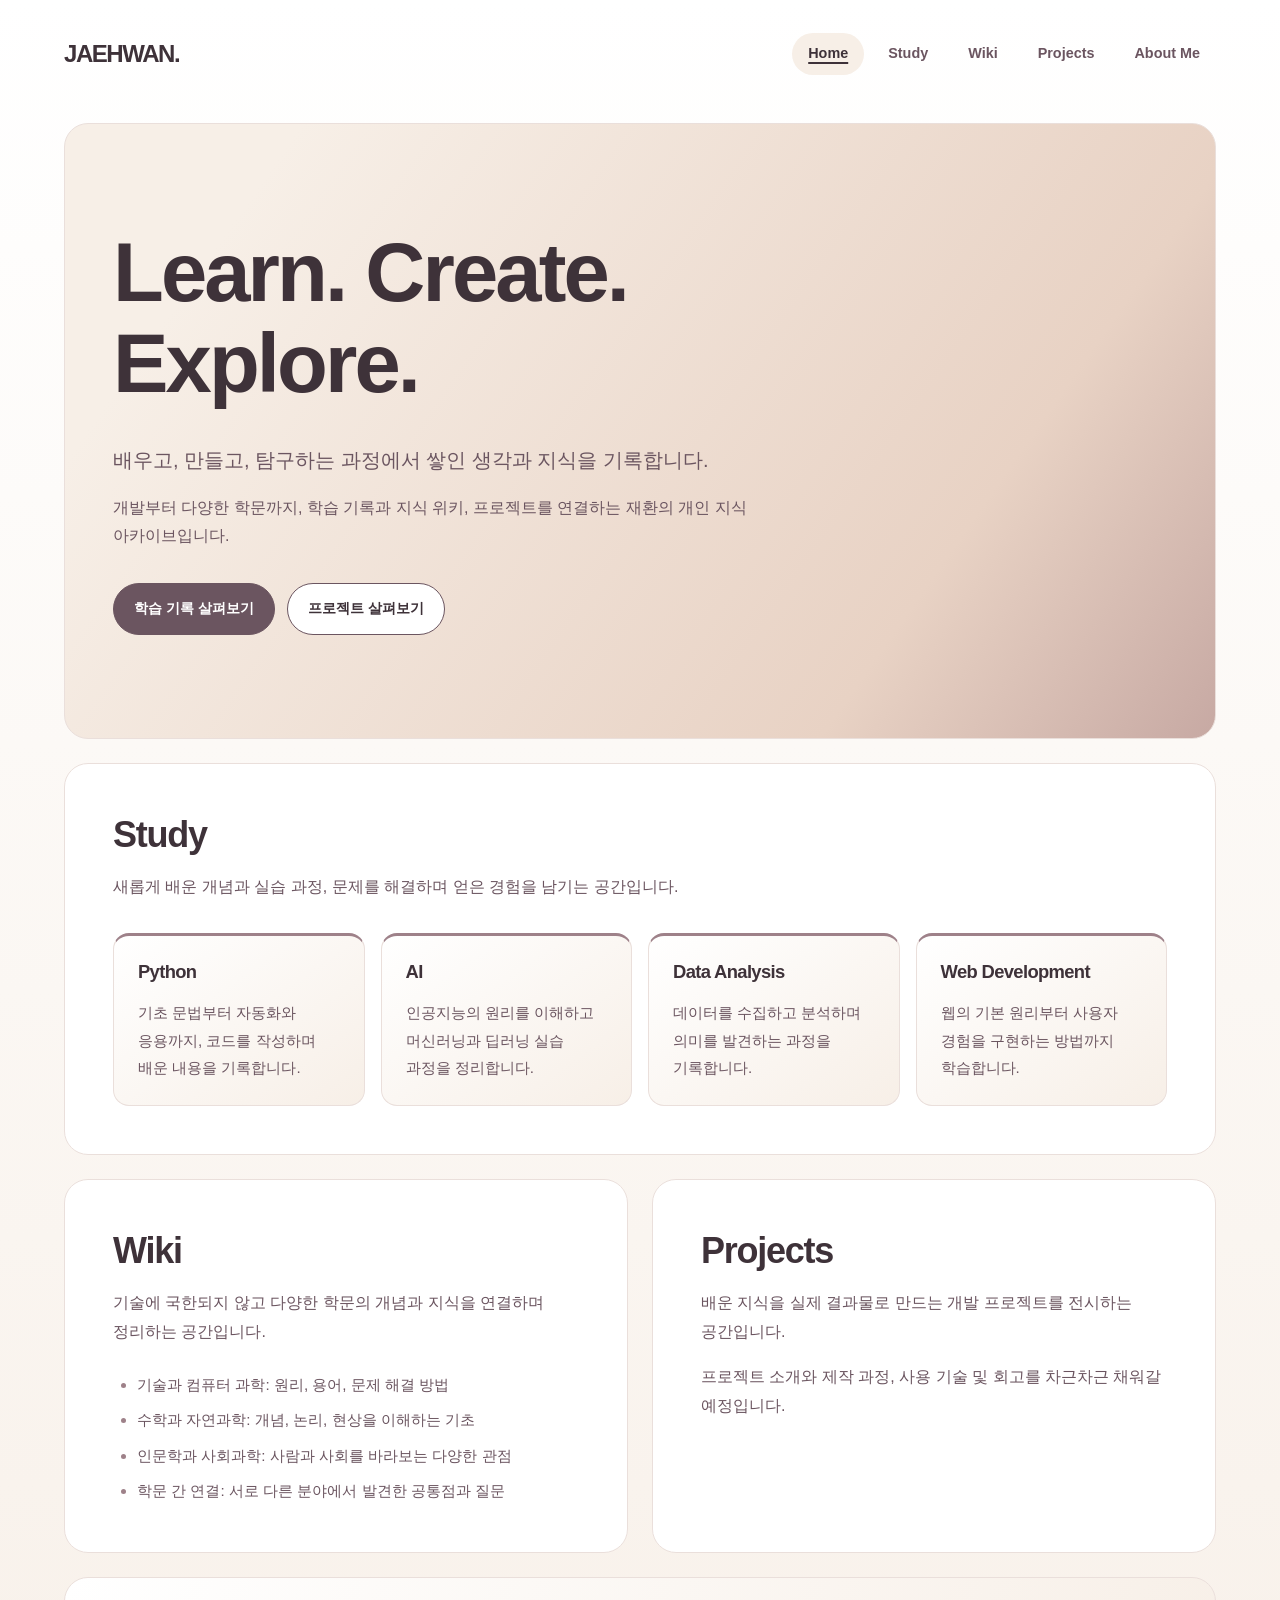
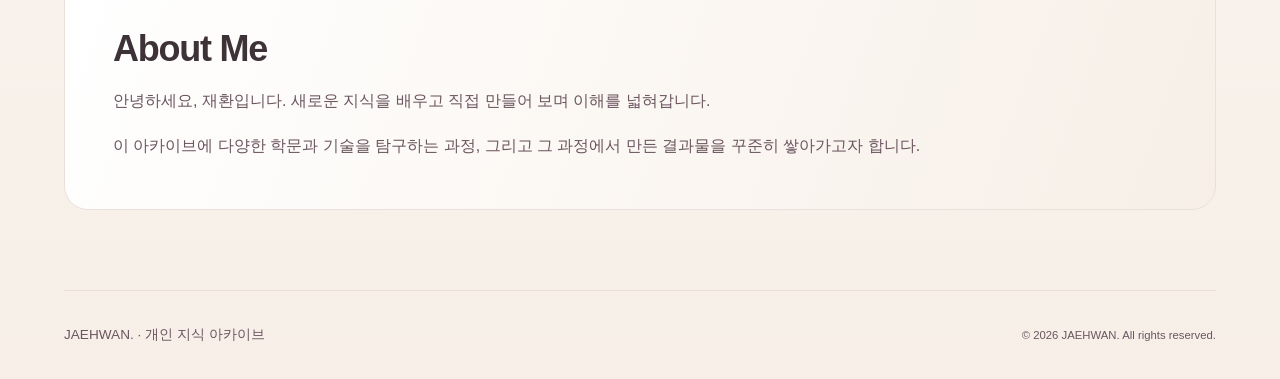
==== index.html @ fd73eefd "Create initial portfolio website" ====
<!DOCTYPE html>
<html lang="ko">
<head>
  <meta charset="UTF-8">
  <meta name="viewport" content="width=device-width, initial-scale=1.0">
  <meta name="description" content="재환의 개인 지식 아카이브. 다양한 학문과 기술의 학습 기록, 지식 위키, 개발 프로젝트를 함께 모읍니다.">
  <title>JAEHWAN. | 개인 지식 아카이브</title>
  <link rel="stylesheet" href="css/style.css">
  <script src="js/main.js" defer></script>
</head>
<body>
  <a href="#main-content">본문으로 바로가기</a>

  <header>
    <a href="#home" aria-label="JAEHWAN. 홈">JAEHWAN.</a>
    <button class="menu-toggle" type="button" aria-controls="primary-navigation" aria-expanded="false" hidden>
      <span aria-hidden="true">☰</span> 메뉴
    </button>
    <nav id="primary-navigation" aria-label="주요 메뉴">
      <ul>
        <li><a href="#home">Home</a></li>
        <li><a href="#study">Study</a></li>
        <li><a href="#wiki">Wiki</a></li>
        <li><a href="#projects">Projects</a></li>
        <li><a href="#about">About Me</a></li>
      </ul>
    </nav>
  </header>

  <main id="main-content">
    <!-- 메인 소개: 아카이브의 방향과 주요 탐색 경로 -->
    <section id="home" aria-labelledby="home-title">
      <h1 id="home-title">Learn. Create. Explore.</h1>
      <p>배우고, 만들고, 탐구하는 과정에서 쌓인 생각과 지식을 기록합니다.</p>
      <p>개발부터 다양한 학문까지, 학습 기록과 지식 위키, 프로젝트를 연결하는 재환의 개인 지식 아카이브입니다.</p>
      <a href="#study">학습 기록 살펴보기</a>
      <a href="#projects">프로젝트 살펴보기</a>
    </section>

    <!-- 학습 주제를 독립된 항목으로 구성하여 향후 카드 레이아웃에 활용 -->
    <section id="study" aria-labelledby="study-title">
      <h2 id="study-title">Study</h2>
      <p>새롭게 배운 개념과 실습 과정, 문제를 해결하며 얻은 경험을 남기는 공간입니다.</p>
      <div class="study-list">
        <article>
          <h3>Python</h3>
          <p>기초 문법부터 자동화와 응용까지, 코드를 작성하며 배운 내용을 기록합니다.</p>
        </article>
        <article>
          <h3>AI</h3>
          <p>인공지능의 원리를 이해하고 머신러닝과 딥러닝 실습 과정을 정리합니다.</p>
        </article>
        <article>
          <h3>Data Analysis</h3>
          <p>데이터를 수집하고 분석하며 의미를 발견하는 과정을 기록합니다.</p>
        </article>
        <article>
          <h3>Web Development</h3>
          <p>웹의 기본 원리부터 사용자 경험을 구현하는 방법까지 학습합니다.</p>
        </article>
      </div>
    </section>

    <section id="wiki" aria-labelledby="wiki-title">
      <h2 id="wiki-title">Wiki</h2>
      <p>기술에 국한되지 않고 다양한 학문의 개념과 지식을 연결하며 정리하는 공간입니다.</p>
      <ul>
        <li>기술과 컴퓨터 과학: 원리, 용어, 문제 해결 방법</li>
        <li>수학과 자연과학: 개념, 논리, 현상을 이해하는 기초</li>
        <li>인문학과 사회과학: 사람과 사회를 바라보는 다양한 관점</li>
        <li>학문 간 연결: 서로 다른 분야에서 발견한 공통점과 질문</li>
      </ul>
    </section>

    <section id="projects" aria-labelledby="projects-title">
      <h2 id="projects-title">Projects</h2>
      <p>배운 지식을 실제 결과물로 만드는 개발 프로젝트를 전시하는 공간입니다.</p>
      <!-- 실제 프로젝트 등록 시 이 영역에 프로젝트별 article을 추가합니다. -->
      <p>프로젝트 소개와 제작 과정, 사용 기술 및 회고를 차근차근 채워갈 예정입니다.</p>
    </section>

    <section id="about" aria-labelledby="about-title">
      <h2 id="about-title">About Me</h2>
      <p>안녕하세요, 재환입니다. 새로운 지식을 배우고 직접 만들어 보며 이해를 넓혀갑니다.</p>
      <p>이 아카이브에 다양한 학문과 기술을 탐구하는 과정, 그리고 그 과정에서 만든 결과물을 꾸준히 쌓아가고자 합니다.</p>
    </section>
  </main>

  <footer>
    <p>JAEHWAN. · 개인 지식 아카이브</p>
    <p><small>&copy; 2026 JAEHWAN. All rights reserved.</small></p>
  </footer>
</body>
</html>
---- css/style.css ----
:root {
  color-scheme: light;
  --deep-plum: #3E3239;
  --muted-mauve: #6B5560;
  --dusty-rose: #9E8189;
  --blush: #C7A9A3;
  --cream: #E8D2C4;
  --ivory: #F7EFE7;
  --white: #FFFFFF;
  --border: #EADFDB;
  --space-xs: 0.5rem;
  --space-sm: 1rem;
  --space-md: 1.5rem;
  --space-lg: 2rem;
  --space-xl: 3rem;
  --space-2xl: 5rem;
  --page-gutter: clamp(1rem, 4vw, 3rem);
  --content-width: 72rem;
  --radius-card: 1.5rem;
  --radius-small: 1rem;
  --transition: 180ms ease;
}

* {
  box-sizing: border-box;
}

html {
  scroll-behavior: smooth;
}

body {
  margin: 0;
  background: linear-gradient(180deg, var(--white), var(--ivory));
  color: var(--deep-plum);
  font-family: -apple-system, BlinkMacSystemFont, "Segoe UI", "Noto Sans KR", "Malgun Gothic", sans-serif;
  font-size: 1rem;
  line-height: 1.8;
  word-break: keep-all;
  overflow-wrap: anywhere;
}

a {
  color: inherit;
  text-underline-offset: 0.25em;
}

a:focus-visible {
  outline: 3px solid var(--muted-mauve);
  outline-offset: 5px;
}

/* The first link remains available to keyboard users. */
body > a[href="#main-content"] {
  position: fixed;
  top: var(--space-sm);
  left: var(--space-sm);
  z-index: 10;
  padding: var(--space-xs) var(--space-sm);
  border-radius: var(--radius-small);
  background: var(--deep-plum);
  color: var(--white);
  transform: translateY(calc(-100% - 2rem));
}

body > a[href="#main-content"]:focus {
  transform: translateY(0);
}

body > header,
main,
body > footer {
  width: min(var(--content-width), calc(100% - var(--page-gutter) * 2));
  margin-inline: auto;
}

body > header {
  display: flex;
  align-items: center;
  justify-content: space-between;
  gap: var(--space-md);
  padding-block: var(--space-lg);
}

header > a {
  font-size: 1.5rem;
  font-weight: 800;
  letter-spacing: -0.06em;
  text-decoration: none;
}

nav ul {
  display: flex;
  flex-wrap: wrap;
  gap: var(--space-xs);
  margin: 0;
  padding: 0;
  list-style: none;
}

nav a {
  display: block;
  padding: var(--space-xs) var(--space-sm);
  border-radius: 999px;
  color: var(--muted-mauve);
  font-size: 0.9rem;
  font-weight: 600;
  text-decoration: none;
  transition: background-color var(--transition), color var(--transition);
}

main {
  display: grid;
  grid-template-columns: repeat(2, minmax(0, 1fr));
  gap: var(--space-md);
  padding-block: var(--space-sm) var(--space-2xl);
}

main > section {
  min-width: 0;
  padding: clamp(1.5rem, 4vw, 3rem);
  border: 1px solid var(--border);
  border-radius: var(--radius-card);
  background: var(--white);
  scroll-margin-top: var(--space-lg);
}

h1,
h2,
h3 {
  margin: 0;
  line-height: 1.25;
  letter-spacing: -0.035em;
  text-wrap: balance;
}

h2 {
  font-size: clamp(1.75rem, 3vw, 2.25rem);
}

h3 {
  font-size: 1.15rem;
}

p {
  margin: var(--space-sm) 0 0;
  color: var(--muted-mauve);
}

/* Full-width introduction and study collection; paired cards below. */
#home,
#study {
  grid-column: 1 / -1;
}

#home {
  padding-block: clamp(3rem, 8vw, 7rem);
  background: linear-gradient(125deg, var(--ivory) 15%, var(--cream) 75%, var(--blush));
}

#home h1 {
  max-width: 14ch;
  font-size: clamp(2.75rem, 6.5vw, 5.5rem);
  font-weight: 750;
  line-height: 1.1;
}

#home p {
  max-width: 42rem;
}

#home p:first-of-type {
  margin-top: var(--space-lg);
  font-size: clamp(1.05rem, 2vw, 1.25rem);
}

#home > a {
  display: inline-block;
  margin-top: var(--space-lg);
  margin-inline-end: var(--space-xs);
  padding: 0.75rem 1.25rem;
  border: 1px solid var(--muted-mauve);
  border-radius: 999px;
  background: var(--muted-mauve);
  color: var(--white);
  font-size: 0.9rem;
  font-weight: 600;
  text-align: center;
  text-decoration: none;
  transition: background-color var(--transition), color var(--transition), transform var(--transition);
}

#home > a + a {
  background: var(--white);
  color: var(--deep-plum);
}

.study-list {
  display: grid;
  grid-template-columns: repeat(4, minmax(0, 1fr));
  gap: var(--space-sm);
  margin-top: var(--space-lg);
}

.study-list article {
  min-width: 0;
  padding: var(--space-md);
  border: 1px solid var(--border);
  border-top: 3px solid var(--dusty-rose);
  border-radius: var(--radius-small);
  background: linear-gradient(145deg, var(--white), var(--ivory));
  transition: border-color var(--transition), transform var(--transition);
}

.study-list p,
#wiki li {
  font-size: 0.95rem;
}

#wiki ul {
  margin: var(--space-md) 0 0;
  padding-left: var(--space-md);
  color: var(--muted-mauve);
}

#wiki li + li {
  margin-top: var(--space-xs);
}

#wiki li::marker {
  color: var(--dusty-rose);
}

#about {
  grid-column: 1 / -1;
  background: linear-gradient(110deg, var(--white), var(--ivory));
}

#about p {
  max-width: 52rem;
}

body > footer {
  display: flex;
  flex-wrap: wrap;
  justify-content: space-between;
  gap: var(--space-xs) var(--space-lg);
  padding-block: var(--space-lg);
  border-top: 1px solid var(--border);
}

footer p {
  margin: 0;
  font-size: 0.85rem;
}

@media (hover: hover) {
  nav a:hover {
    background: var(--ivory);
    color: var(--deep-plum);
  }

  #home > a:hover {
    background: var(--deep-plum);
    color: var(--white);
    transform: translateY(-2px);
  }

  .study-list article:hover {
    border-color: var(--dusty-rose);
    transform: translateY(-3px);
  }
}

/* Tablet: retain paired content cards and simplify the study grid. */
@media (max-width: 60rem) {
  body > header {
    flex-wrap: wrap;
  }

  .study-list {
    grid-template-columns: repeat(2, minmax(0, 1fr));
  }
}

/* Mobile: natural document order with a single column. */
@media (max-width: 40rem) {
  body > header {
    align-items: flex-start;
    flex-direction: column;
    padding-block: var(--space-md);
  }

  nav a {
    padding: var(--space-xs) 0.65rem;
  }

  main,
  .study-list {
    grid-template-columns: minmax(0, 1fr);
  }

  #home > a {
    display: block;
    margin-inline-end: 0;
  }

  #home > a + a {
    margin-top: var(--space-sm);
  }
}

/* Enhanced controls are enabled only after JavaScript initializes. */
.menu-toggle {
  display: none;
  align-items: center;
  gap: var(--space-xs);
  padding: var(--space-xs) var(--space-sm);
  border: 1px solid var(--blush);
  border-radius: var(--radius-small);
  background: var(--white);
  color: var(--deep-plum);
  font: inherit;
  cursor: pointer;
}

.menu-toggle:focus-visible {
  outline: 3px solid var(--muted-mauve);
  outline-offset: 5px;
}

nav a[aria-current="location"] {
  background: var(--ivory);
  color: var(--deep-plum);
  text-decoration: underline;
  text-decoration-thickness: 2px;
}

/* Animate on arrival without hiding content while awaiting the observer. */
.section-reveal {
  animation: section-arrival 650ms ease-out both;
}

@keyframes section-arrival {
  from {
    opacity: 0;
    transform: translateY(1.25rem);
  }
  to {
    opacity: 1;
    transform: translateY(0);
  }
}

@media (max-width: 40rem) {
  body > header.menu-enabled {
    flex-direction: row;
    flex-wrap: wrap;
    align-items: center;
  }

  .menu-toggle:not([hidden]) {
    display: inline-flex;
  }

  .menu-enabled nav {
    width: 100%;
  }

  .menu-enabled nav[hidden] {
    display: none;
  }

  .menu-enabled nav ul {
    flex-direction: column;
  }
}

@media (prefers-reduced-motion: reduce) {
  html {
    scroll-behavior: auto;
  }

  *,
  *::before,
  *::after {
    transition: none !important;
    animation: none !important;
    transform: none !important;
  }

  /* Preserve the hidden skip link even when motion is reduced. */
  body > a[href="#main-content"]:not(:focus) {
    transform: translateY(calc(-100% - 2rem)) !important;
  }
}
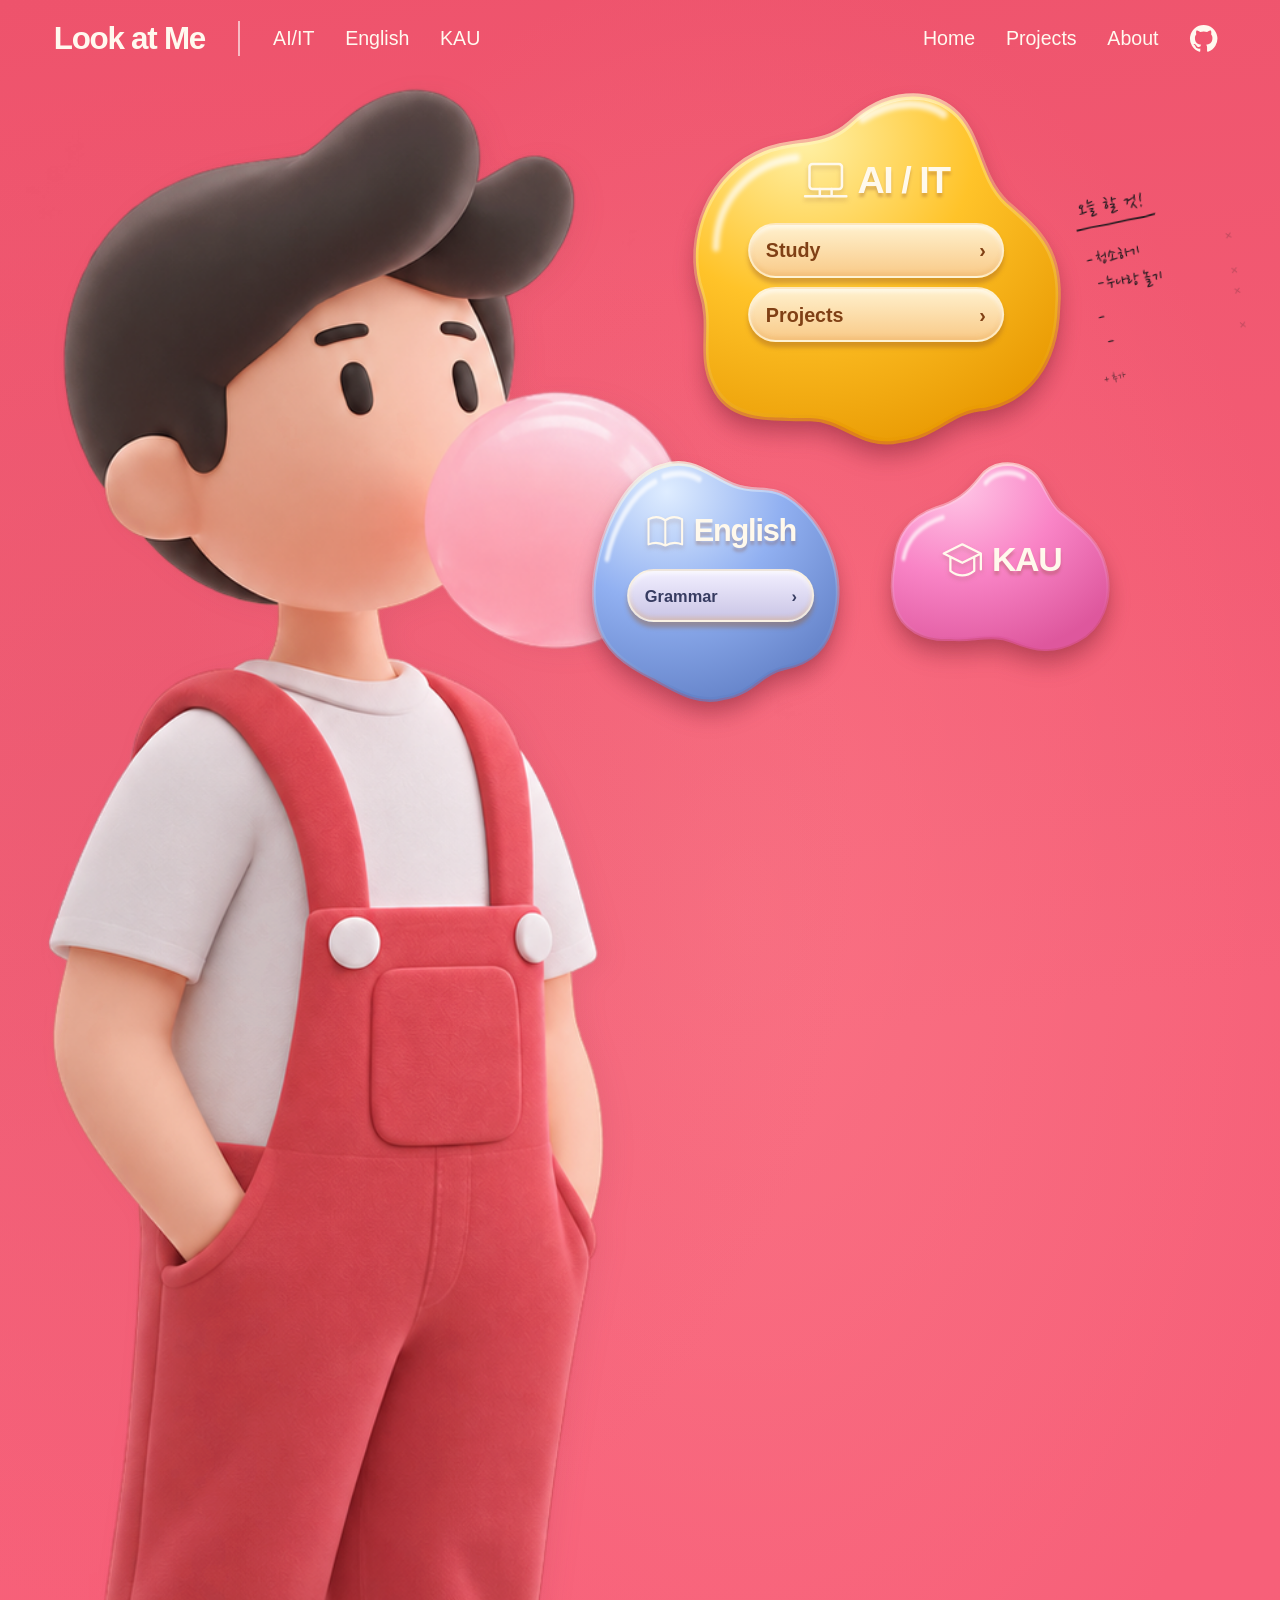
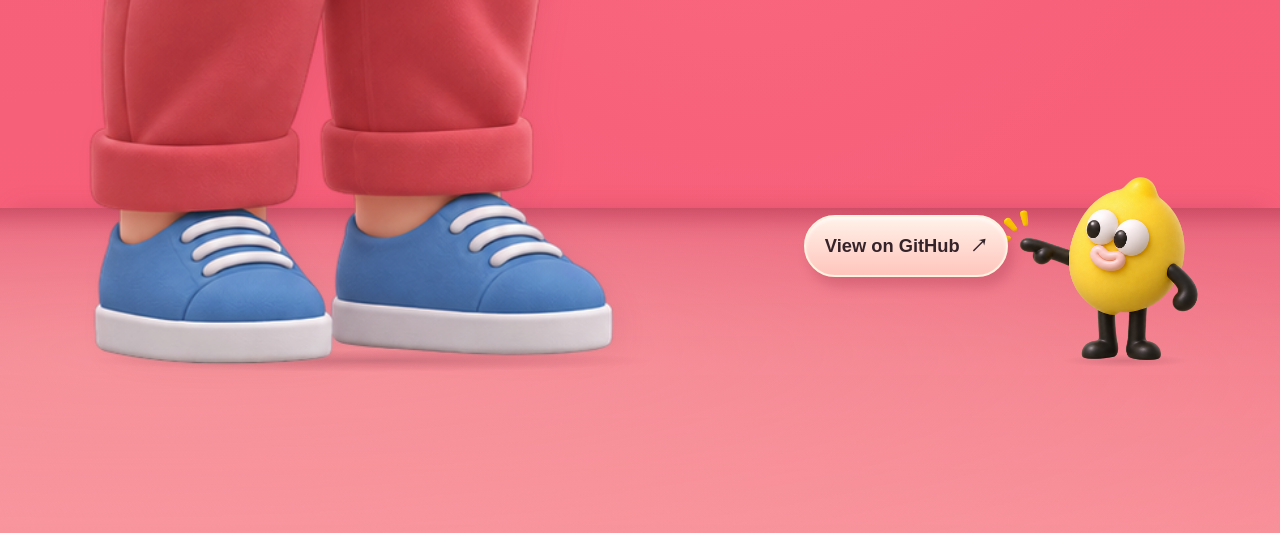
==== commit bd22ae9e: "1105 github io 제작 및 수정" ====
--- a/index.html
+++ b/index.html
@@ -1,94 +1,147 @@
-<!DOCTYPE html>
+﻿<!DOCTYPE html>
 <html lang="ko">
 <head>
   <meta charset="UTF-8">
   <meta name="viewport" content="width=device-width, initial-scale=1.0">
-  <meta name="description" content="재환의 개인 지식 아카이브. 다양한 학문과 기술의 학습 기록, 지식 위키, 개발 프로젝트를 함께 모읍니다.">
-  <title>JAEHWAN. | 개인 지식 아카이브</title>
+  <meta name="description" content="재환의 개인 포트폴리오와 지식 아카이브. 다양한 학문과 기술의 학습 기록, 지식 위키, 개발 프로젝트를 함께 모읍니다.">
+  <title>Look at Me | Jaehwan의 포트폴리오 & 학습 아카이브</title>
+  <link rel="preconnect" href="https://fonts.googleapis.com">
+  <link rel="preconnect" href="https://fonts.gstatic.com" crossorigin>
+  <!-- Nanum Pen Script: SIL OFL 1.1, Google Fonts / NHN Corporation. -->
+  <link rel="stylesheet" href="https://fonts.googleapis.com/css2?family=Nanum+Pen+Script&amp;display=swap">
   <link rel="stylesheet" href="css/style.css">
   <script src="js/main.js" defer></script>
 </head>
-<body>
-  <a href="#main-content">본문으로 바로가기</a>
-
+<body class="single-screen">
+  <a class="skip-link" href="#main-content">본문으로 바로가기</a>
   <header>
-    <a href="#home" aria-label="JAEHWAN. 홈">JAEHWAN.</a>
-    <button class="menu-toggle" type="button" aria-controls="primary-navigation" aria-expanded="false" hidden>
-      <span aria-hidden="true">☰</span> 메뉴
-    </button>
+    <a class="logo" href="#home" aria-label="Look at Me 홈">Look at Me</a>
+    <button class="menu-toggle" type="button" aria-controls="primary-navigation" aria-expanded="false" hidden><span aria-hidden="true">☰</span> 메뉴</button>
     <nav id="primary-navigation" aria-label="주요 메뉴">
       <ul>
-        <li><a href="#home">Home</a></li>
-        <li><a href="#study">Study</a></li>
-        <li><a href="#wiki">Wiki</a></li>
+        <li><a href="#ai-category">AI/IT</a></li>
+        <li><a href="#english-category">English</a></li>
+        <li><a href="#kau-category">KAU</a></li>
+        <li class="nav-home"><a href="#home">Home</a></li>
         <li><a href="#projects">Projects</a></li>
-        <li><a href="#about">About Me</a></li>
+        <li><a href="#about">About</a></li>
+        <li><a href="https://github.com/jaehwan-python/jaehwan-python.github.io" aria-label="GitHub 저장소"><svg class="github-icon" viewBox="0 0 24 24" aria-hidden="true"><path fill="currentColor" d="M12 .8a11.2 11.2 0 0 0-3.54 21.83c.56.1.77-.24.77-.54v-2.1c-3.13.68-3.79-1.33-3.79-1.33-.51-1.3-1.25-1.65-1.25-1.65-1.02-.7.08-.69.08-.69 1.13.08 1.73 1.16 1.73 1.16 1 1.72 2.63 1.22 3.27.93.1-.72.39-1.22.71-1.5-2.5-.28-5.13-1.25-5.13-5.54 0-1.22.44-2.22 1.15-3-.12-.28-.5-1.42.11-2.96 0 0 .94-.3 3.08 1.15a10.7 10.7 0 0 1 5.61 0c2.14-1.45 3.08-1.15 3.08-1.15.61 1.54.23 2.68.11 2.96.72.78 1.15 1.78 1.15 3 0 4.3-2.63 5.26-5.14 5.54.4.35.76 1.03.76 2.08v3.1c0 .3.21.65.78.54A11.2 11.2 0 0 0 12 .8Z"/></svg></a></li>
       </ul>
     </nav>
   </header>
+  <main id="main-content">
+    <div class="room-floor" aria-hidden="true"><div class="floor-plane"></div></div>
+    <div class="contact-shadow boy-contact" aria-hidden="true"></div>
+    <div class="contact-shadow yellow-contact" aria-hidden="true"></div>
+      <div class="boy-scene"><img src="assets/images/bubblegum-boy-transparent.png" alt="분홍 풍선껌을 부는 멜빵바지 소년" width="1086" height="1448" fetchpriority="high"></div>
+    <section id="home" class="bubble-home" aria-labelledby="home-title">
+      <h1 id="home-title" class="visually-hidden">Look at Me — 재환의 배움과 기록</h1>
+      <div class="bubble-categories" aria-label="학습 카테고리">
+        <article id="ai-category" class="gum gum-ai">
+          <svg class="gum-surface" viewBox="0 0 500 380" preserveAspectRatio="none" aria-hidden="true" focusable="false">
+            <defs>
+              <radialGradient id="ai-fill" cx="30%" cy="12%" r="95%"><stop stop-color="#fff1a7"/><stop offset=".5" stop-color="#ffc329"/><stop offset="1" stop-color="#e99a03"/></radialGradient>
+              <linearGradient id="ai-rim" x2=".25" y2="1"><stop stop-color="#fff9dc" stop-opacity=".9"/><stop offset=".35" stop-color="#fff1a7" stop-opacity=".35"/><stop offset="1" stop-color="#e99a03" stop-opacity=".7"/></linearGradient>
+              <filter id="ai-gloss" x="-20%" y="-50%" width="140%" height="200%"><feGaussianBlur stdDeviation="2.5"/></filter>
+            </defs>
+            <path d="M18 215 C-7 157 30 87 101 65 C145 51 178 62 215 36 C264 0 319 0 352 22 C390 47 385 91 423 120 C467 150 497 172 491 230 C489 292 449 329 394 337 C348 339 332 366 281 371 C230 380 209 349 163 348 C115 347 56 353 34 314 C13 282 33 251 18 215 Z" fill="url(#ai-fill)" stroke="url(#ai-rim)" stroke-width="7"/>
+            <path d="M37 167 C38 113 89 76 144 72 M231 31 C274 9 316 12 340 26" fill="none" stroke="#fff" stroke-opacity=".7" stroke-width="9" stroke-linecap="round" filter="url(#ai-gloss)"/>
+          </svg>
+          <h2><svg class="category-icon" viewBox="0 0 32 32" aria-hidden="true"><rect x="5" y="4" width="22" height="17" rx="2"/><path d="M2 26h28M12 21v5m8-5v5"/></svg> AI / IT</h2>
+          <a class="gum-link" href="pages/ai-it/study/index.html">Study <span aria-hidden="true">›</span></a>
+          <a class="gum-link" href="pages/ai-it/projects/index.html">Projects <span aria-hidden="true">›</span></a>
+        </article>
+        <article id="english-category" class="gum gum-english">
+          <svg class="gum-surface" viewBox="0 0 500 380" preserveAspectRatio="none" aria-hidden="true" focusable="false">
+            <defs>
+              <radialGradient id="english-fill" cx="30%" cy="12%" r="95%"><stop stop-color="#dfedff"/><stop offset=".5" stop-color="#91b0f1"/><stop offset="1" stop-color="#6381c7"/></radialGradient>
+              <linearGradient id="english-rim" x2=".25" y2="1"><stop stop-color="#fff9dc" stop-opacity=".9"/><stop offset=".35" stop-color="#dfedff" stop-opacity=".35"/><stop offset="1" stop-color="#6381c7" stop-opacity=".7"/></linearGradient>
+              <filter id="english-gloss" x="-20%" y="-50%" width="140%" height="200%"><feGaussianBlur stdDeviation="2.5"/></filter>
+            </defs>
+            <path d="M18 154 C34 100 75 35 137 20 C195 4 229 34 274 48 C321 62 347 45 391 74 C456 117 485 185 465 246 C452 293 420 312 373 320 C326 327 310 359 255 365 C204 376 162 353 124 337 C69 315 28 294 15 249 C5 218 7 188 18 154 Z" fill="url(#english-fill)" stroke="url(#english-rim)" stroke-width="7"/>
+            <path d="M34 158 C45 114 79 62 125 43 M142 35 C170 26 193 32 209 39" fill="none" stroke="#fff" stroke-opacity=".7" stroke-width="9" stroke-linecap="round" filter="url(#english-gloss)"/>
+          </svg>
+          <h2><a href="pages/english/index.html"><svg class="category-icon" viewBox="0 0 32 32" aria-hidden="true"><path d="M16 7C11 3 6 4 2 6v21c5-2 9-2 14 1 5-3 9-3 14-1V6c-4-2-9-3-14 1Zm0 0v21"/></svg>English</a></h2>
+          <a class="gum-link" href="pages/english/grammar/index.html">Grammar <span aria-hidden="true">›</span></a>
+        </article>
+        <a id="kau-category" class="gum gum-kau" href="pages/kau/index.html">
+          <svg class="gum-surface" viewBox="0 0 500 380" preserveAspectRatio="none" aria-hidden="true" focusable="false">
+            <defs>
+              <radialGradient id="kau-fill" cx="30%" cy="12%" r="95%"><stop stop-color="#ffc6e6"/><stop offset=".5" stop-color="#f984c6"/><stop offset="1" stop-color="#de579d"/></radialGradient>
+              <linearGradient id="kau-rim" x2=".25" y2="1"><stop stop-color="#fff9dc" stop-opacity=".9"/><stop offset=".35" stop-color="#ffc6e6" stop-opacity=".35"/><stop offset="1" stop-color="#de579d" stop-opacity=".7"/></linearGradient>
+              <filter id="kau-gloss" x="-20%" y="-50%" width="140%" height="200%"><feGaussianBlur stdDeviation="2.5"/></filter>
+            </defs>
+            <path d="M16 198 C20 146 48 112 107 95 C151 84 177 67 204 38 C229 10 274 6 310 24 C343 39 349 79 380 102 C427 133 466 157 479 204 C498 267 467 319 418 340 C365 364 325 358 275 341 C226 325 187 342 139 337 C80 340 32 318 18 277 C9 252 10 224 16 198 Z" fill="url(#kau-fill)" stroke="url(#kau-rim)" stroke-width="7"/>
+            <path d="M36 188 C46 143 83 123 122 112 M216 48 C239 25 278 25 300 38" fill="none" stroke="#fff" stroke-opacity=".7" stroke-width="9" stroke-linecap="round" filter="url(#kau-gloss)"/>
+          </svg><h2><svg class="category-icon" viewBox="0 0 32 32" aria-hidden="true"><path d="m2 11 14-7 14 7-14 7L2 11Zm5 3v10q9 7 18 0V14m5-3v12"/></svg>KAU</h2></a>
+      </div>
+      <aside class="daily-note" aria-labelledby="daily-title">
+        <h2 id="daily-title">오늘 할 것!</h2>
+        <ul id="daily-tasks">
+          <li><input class="task-input" type="text" value="청소하기" aria-label="할 일 1"></li>
+          <li><input class="task-input" type="text" value="누나랑 놀기" aria-label="할 일 2"></li>
+          <li><input class="task-input" type="text" value="" aria-label="할 일 3"></li>
+          <li><input class="task-input" type="text" value="" aria-label="할 일 4"></li>
+        </ul>
+        <button class="task-add" type="button" aria-label="새 할 일 추가" hidden>+ 추가</button>
+        <span class="visually-hidden task-status" role="status" aria-live="polite"></span>
+      </aside>
 
-  <main id="main-content">
-    <!-- 메인 소개: 아카이브의 방향과 주요 탐색 경로 -->
-    <section id="home" aria-labelledby="home-title">
-      <h1 id="home-title">Learn. Create. Explore.</h1>
-      <p>배우고, 만들고, 탐구하는 과정에서 쌓인 생각과 지식을 기록합니다.</p>
-      <p>개발부터 다양한 학문까지, 학습 기록과 지식 위키, 프로젝트를 연결하는 재환의 개인 지식 아카이브입니다.</p>
-      <a href="#study">학습 기록 살펴보기</a>
-      <a href="#projects">프로젝트 살펴보기</a>
     </section>
 
-    <!-- 학습 주제를 독립된 항목으로 구성하여 향후 카드 레이아웃에 활용 -->
+      <div class="github-corner">
+        <span class="yellow-pointing-frame"><img class="yellow-character" src="assets/images/yellow-character-pointing.png" alt="두 발로 서서 왼쪽 GitHub 버튼을 바라보고 가리키는 노란 캐릭터" width="1536" height="1024"></span>
+        <a class="github-button" href="https://github.com/jaehwan-python/jaehwan-python.github.io">View on GitHub <span aria-hidden="true">↗</span></a>
+      </div>
+
+    <div id="preserved-portfolio" hidden inert>
+    <section class="welcome-archive" aria-labelledby="welcome-title">
+      <p class="eyebrow">A LITTLE SPACE FOR BIG IDEAS</p>
+      <h2 id="welcome-title">Hello! I'm Jaehwan.</h2>
+      <p>코드를 만들고, 새로운 것을 배우고, 아이디어를 현실로 구현하는 공간입니다.</p>
+      <p>Learn. Create. Explore.</p>
+      <div class="actions"><a class="button button-primary" href="#projects">View Projects ↗</a><a class="button" href="#ai-category">Study Notes →</a></div>
+    </section>
+
+    <section id="projects" aria-labelledby="projects-title">
+      <div class="section-heading"><div><p class="eyebrow">THINGS I CREATE</p><h2 id="projects-title">Projects<span class="title-dot">.</span></h2></div><span class="section-note">배움이 결과물이 되는 곳</span></div>
+      <p class="section-intro">배운 지식을 실제 결과물로 만드는 개발 프로젝트를 전시하는 공간입니다.</p>
+      <article class="project-card">
+        <div class="project-placeholder" aria-hidden="true"><span>&lt; / &gt;</span></div>
+        <div class="project-copy"><span class="badge">준비 중</span><h3>프로젝트를 차근차근 채워갑니다</h3><p>프로젝트 소개와 제작 과정, 사용 기술 및 회고를 차근차근 채워갈 예정입니다.</p><p class="small-note">등록된 프로젝트가 아직 없습니다.</p></div>
+      </article>
+    </section>
+
     <section id="study" aria-labelledby="study-title">
-      <h2 id="study-title">Study</h2>
-      <p>새롭게 배운 개념과 실습 과정, 문제를 해결하며 얻은 경험을 남기는 공간입니다.</p>
+      <div class="section-heading"><div><p class="eyebrow">ONE NOTE AT A TIME</p><h2 id="study-title">Study Archive<span class="title-dot">.</span></h2></div><a class="text-link" href="#wiki">지식 위키 <span aria-hidden="true">↗</span></a></div>
+      <p class="section-intro">새롭게 배운 개념과 실습 과정, 문제를 해결하며 얻은 경험을 남기는 공간입니다.</p>
       <div class="study-list">
-        <article>
-          <h3>Python</h3>
-          <p>기초 문법부터 자동화와 응용까지, 코드를 작성하며 배운 내용을 기록합니다.</p>
-        </article>
-        <article>
-          <h3>AI</h3>
-          <p>인공지능의 원리를 이해하고 머신러닝과 딥러닝 실습 과정을 정리합니다.</p>
-        </article>
-        <article>
-          <h3>Data Analysis</h3>
-          <p>데이터를 수집하고 분석하며 의미를 발견하는 과정을 기록합니다.</p>
-        </article>
-        <article>
-          <h3>Web Development</h3>
-          <p>웹의 기본 원리부터 사용자 경험을 구현하는 방법까지 학습합니다.</p>
-        </article>
+        <article><span class="topic-symbol blue" aria-hidden="true">Py</span><h3>Python</h3><p>기초 문법부터 자동화와 응용까지, 코드를 작성하며 배운 내용을 기록합니다.</p><span class="topic-status">게시물 준비 중</span></article>
+        <article><span class="topic-symbol cream" aria-hidden="true">SQL</span><h3>SQL</h3><p>데이터 조회와 정리를 학습 기록으로 모아갈 공간입니다.</p><span class="topic-status">게시물 준비 중</span></article>
+        <article><span class="topic-symbol lavender" aria-hidden="true">&lt;/&gt;</span><h3>Web Development</h3><p>웹의 기본 원리부터 사용자 경험을 구현하는 방법까지 학습합니다.</p><span class="topic-status">게시물 준비 중</span></article>
+        <article><span class="topic-symbol cream" aria-hidden="true">AI</span><h3>AI / Machine Learning</h3><p>인공지능의 원리를 이해하고 머신러닝과 딥러닝 실습 과정을 정리합니다.</p><span class="topic-status">게시물 준비 중</span></article>
+        <article><span class="topic-symbol lavender" aria-hidden="true">Σ</span><h3>Statistics</h3><p>통계의 개념과 데이터 해석을 정리해 갈 공간입니다.</p><span class="topic-status">게시물 준비 중</span></article>
+        <article><span class="topic-symbol blue" aria-hidden="true">↗</span><h3>Data Analysis</h3><p>데이터를 수집하고 분석하며 의미를 발견하는 과정을 기록합니다.</p><span class="topic-status">게시물 준비 중</span></article>
+      </div>
+      <div id="wiki" class="wiki" role="region" aria-labelledby="wiki-title">
+        <div><p class="eyebrow">CONNECTED KNOWLEDGE</p><h3 id="wiki-title">Wiki</h3><p>기술에 국한되지 않고 다양한 학문의 개념과 지식을 연결하며 정리하는 공간입니다.</p></div>
+        <ul><li>기술과 컴퓨터 과학: 원리, 용어, 문제 해결 방법</li><li>수학과 자연과학: 개념, 논리, 현상을 이해하는 기초</li><li>인문학과 사회과학: 사람과 사회를 바라보는 다양한 관점</li><li>학문 간 연결: 서로 다른 분야에서 발견한 공통점과 질문</li></ul>
       </div>
     </section>
 
-    <section id="wiki" aria-labelledby="wiki-title">
-      <h2 id="wiki-title">Wiki</h2>
-      <p>기술에 국한되지 않고 다양한 학문의 개념과 지식을 연결하며 정리하는 공간입니다.</p>
-      <ul>
-        <li>기술과 컴퓨터 과학: 원리, 용어, 문제 해결 방법</li>
-        <li>수학과 자연과학: 개념, 논리, 현상을 이해하는 기초</li>
-        <li>인문학과 사회과학: 사람과 사회를 바라보는 다양한 관점</li>
-        <li>학문 간 연결: 서로 다른 분야에서 발견한 공통점과 질문</li>
-      </ul>
+    <section class="learning-extras" aria-label="더 많은 학습 기록">
+      <article id="english" aria-labelledby="english-title"><p class="eyebrow">ONE WORD AT A TIME</p><h2 id="english-title">English</h2><h3>Grammar</h3><p>영어 문법과 학습 기록을 모아갈 공간입니다. 게시물을 준비하고 있습니다.</p></article>
+      <article id="kau" aria-labelledby="kau-title"><p class="eyebrow">MY CAMPUS NOTES</p><h2 id="kau-title">KAU</h2><p>KAU 관련 배움과 일상을 기록할 공간입니다. 게시물을 준비하고 있습니다.</p></article>
     </section>
 
-    <section id="projects" aria-labelledby="projects-title">
-      <h2 id="projects-title">Projects</h2>
-      <p>배운 지식을 실제 결과물로 만드는 개발 프로젝트를 전시하는 공간입니다.</p>
-      <!-- 실제 프로젝트 등록 시 이 영역에 프로젝트별 article을 추가합니다. -->
-      <p>프로젝트 소개와 제작 과정, 사용 기술 및 회고를 차근차근 채워갈 예정입니다.</p>
+    <section id="about" class="about" aria-labelledby="about-title">
+      <div><p class="eyebrow">A LITTLE ABOUT ME</p><h2 id="about-title">배우고, 만들고,<br>탐구합니다.</h2><span class="about-signature">Jaehwan</span></div>
+      <div class="about-copy"><p>안녕하세요, 재환입니다. 새로운 지식을 배우고 직접 만들어 보며 이해를 넓혀갑니다.</p><p>배우고, 만들고, 탐구하는 과정에서 쌓인 생각과 지식을 기록합니다.</p><p>개발부터 다양한 학문까지, 학습 기록과 지식 위키, 프로젝트를 연결하는 재환의 개인 지식 아카이브입니다.</p><p>이 아카이브에 다양한 학문과 기술을 탐구하는 과정, 그리고 그 과정에서 만든 결과물을 꾸준히 쌓아가고자 합니다.</p></div>
     </section>
 
-    <section id="about" aria-labelledby="about-title">
-      <h2 id="about-title">About Me</h2>
-      <p>안녕하세요, 재환입니다. 새로운 지식을 배우고 직접 만들어 보며 이해를 넓혀갑니다.</p>
-      <p>이 아카이브에 다양한 학문과 기술을 탐구하는 과정, 그리고 그 과정에서 만든 결과물을 꾸준히 쌓아가고자 합니다.</p>
-    </section>
+    <section id="contact" class="contact" aria-labelledby="contact-title"><div><p class="eyebrow">LET'S CONNECT</p><h2 id="contact-title">Contact<span class="title-dot">.</span></h2><p>이 공간의 코드는 GitHub에서 살펴볼 수 있습니다.</p></div><a class="button button-primary" href="https://github.com/jaehwan-python/jaehwan-python.github.io">GitHub Repository <span aria-hidden="true">↗</span></a></section>
+    </div>
   </main>
-
-  <footer>
-    <p>JAEHWAN. · 개인 지식 아카이브</p>
-    <p><small>&copy; 2026 JAEHWAN. All rights reserved.</small></p>
-  </footer>
+  <footer hidden><a class="footer-brand" href="#home">My Little Space</a><p>JAEHWAN. · 개인 지식 아카이브</p><p><small>&copy; 2026 JAEHWAN. All rights reserved.</small></p></footer>
 </body>
 </html>
--- a/css/style.css
+++ b/css/style.css
@@ -1,396 +1,390 @@
-:root {
+﻿:root {
   color-scheme: light;
-  --deep-plum: #3E3239;
-  --muted-mauve: #6B5560;
-  --dusty-rose: #9E8189;
-  --blush: #C7A9A3;
-  --cream: #E8D2C4;
-  --ivory: #F7EFE7;
   --white: #FFFFFF;
-  --border: #EADFDB;
-  --space-xs: 0.5rem;
-  --space-sm: 1rem;
-  --space-md: 1.5rem;
-  --space-lg: 2rem;
-  --space-xl: 3rem;
-  --space-2xl: 5rem;
-  --page-gutter: clamp(1rem, 4vw, 3rem);
-  --content-width: 72rem;
-  --radius-card: 1.5rem;
-  --radius-small: 1rem;
+  --text: #252525;
+  --muted: #686868;
+  --blue: #DCEBFF;
+  --cream: #FFF4DF;
+  --lavender: #EEE8FA;
+  --border: #EEEEEE;
+  --content-width: 70rem;
+  --gutter: clamp(1.25rem, 5vw, 4rem);
   --transition: 180ms ease;
 }
+* { box-sizing: border-box; }
+html { scroll-behavior: smooth; }
+body { margin: 0; background: var(--white); color: var(--text); font-family: -apple-system, BlinkMacSystemFont, "Segoe UI", "Noto Sans KR", "Malgun Gothic", sans-serif; line-height: 1.8; word-break: keep-all; overflow-wrap: anywhere; }
+a { color: inherit; text-underline-offset: .25em; }
+a:focus-visible, button:focus-visible { outline: 3px solid #526d97; outline-offset: 5px; }
+[hidden] { display: none !important; }
+.skip-link { position: fixed; top: 1rem; left: 1rem; z-index: 10; padding: .6rem 1rem; background: var(--text); color: white; border-radius: .75rem; transform: translateY(calc(-100% - 2rem)); }
+.skip-link:focus { transform: translateY(0); }
+body > header, main, body > footer { width: min(var(--content-width), calc(100% - var(--gutter) * 2)); margin-inline: auto; }
+body > header { display: flex; align-items: center; justify-content: space-between; gap: 1.5rem; padding-block: 1.6rem; border-bottom: 1px solid var(--border); }
+.logo { display: inline-flex; gap: .7rem; align-items: center; font-weight: 750; font-size: 1.1rem; letter-spacing: -.04em; text-decoration: none; }
+.logo-mark { display: grid; place-items: center; width: 2.2rem; height: 2.2rem; border-radius: .8rem; background: var(--blue); font-size: 1.3rem; }
+nav ul { display: flex; flex-wrap: wrap; gap: .4rem; list-style: none; padding: 0; margin: 0; }
+nav a { display: block; padding: .5rem .9rem; border-radius: 999px; font-size: .85rem; text-decoration: none; color: var(--muted); transition: background-color var(--transition), color var(--transition); }
+nav a[aria-current="location"] { background: var(--blue); color: var(--text); font-weight: 600; }
+main > section { padding-block: clamp(3.5rem, 7vw, 6rem); scroll-margin-top: 2rem; }
+main > section + section { border-top: 1px solid var(--border); }
+h1, h2, h3 { margin: 0; line-height: 1.25; letter-spacing: -.045em; text-wrap: balance; }
+h1 { font-size: clamp(3.4rem, 7vw, 6rem); font-weight: 750; line-height: 1.12; }
+h1 span { position: relative; z-index: 0; white-space: nowrap; }
+h1 span::after { content: ""; position: absolute; left: 0; right: 0; bottom: .05em; height: .2em; background: var(--blue); z-index: -1; border-radius: 1rem; }
+h2 { font-size: clamp(2rem, 4vw, 2.8rem); }
+h3 { font-size: 1.15rem; }
+p { margin: 1rem 0 0; color: var(--muted); }
+.eyebrow { margin: 0 0 1rem; color: #686868; font-size: .68rem; font-weight: 650; letter-spacing: .18em; }
+.hero { display: grid; grid-template-columns: 1.15fr 1fr; align-items: center; gap: 3rem; min-height: 38rem; }
+.hero-description { margin-top: 1.7rem; font-size: 1.05rem; }
+.actions { display: flex; flex-wrap: wrap; gap: .75rem; margin-top: 2rem; }
+.button { display: inline-flex; justify-content: center; align-items: center; gap: 1.4rem; padding: .85rem 1.25rem; border: 1px solid var(--border); border-radius: 999px; background: white; text-decoration: none; font-size: .85rem; font-weight: 650; transition: transform var(--transition), box-shadow var(--transition), background-color var(--transition); }
+.button-primary { background: var(--blue); border-color: var(--blue); }
+.hero-note { margin-top: 2rem; font-size: .75rem; letter-spacing: .06em; }
+.character-space { min-height: 23rem; display: flex; flex-direction: column; align-items: center; justify-content: center; text-align: center; }
+.character-outline { width: 13rem; height: 15rem; border: 1px dashed #d8dde5; border-radius: 48% 48% 42% 42%; display: grid; place-items: center; }
+.character-outline span { font-size: 1.5rem; font-weight: 300; color: #a2a9b4; }
+.character-label { margin-top: 1.5rem; font-size: .8rem; color: #717171; }
+.character-caption { font-size: .7rem; margin-top: .3rem; }
+.section-heading { display: flex; justify-content: space-between; align-items: end; gap: 1.5rem; }
+.section-heading .eyebrow { margin-bottom: .7rem; }
+.title-dot { color: #879fc2; }
+.section-note, .text-link { font-size: .8rem; color: var(--muted); }
+.section-intro { max-width: 42rem; font-size: .9rem; }
+.project-card { display: grid; grid-template-columns: 1fr 1.4fr; margin-top: 2rem; border: 1px solid var(--border); border-radius: 1.5rem; overflow: hidden; transition: transform var(--transition), box-shadow var(--transition); }
+.project-placeholder { min-height: 15rem; display: grid; place-items: center; background: #f6f9fe; }
+.project-placeholder span { display: grid; place-items: center; width: 5rem; height: 5rem; border-radius: 1.3rem; background: white; color: #667d9c; font-family: monospace; font-size: 1.5rem; box-shadow: 0 8px 25px #25252506; }
+.project-copy { padding: clamp(1.5rem, 4vw, 3rem); align-self: center; }
+.project-copy h3 { margin-top: 1rem; }
+.project-copy p { font-size: .9rem; }
+.badge { display: inline-block; padding: .2rem .65rem; border-radius: 999px; background: var(--cream); font-size: .7rem; color: #716144; }
+.project-copy .small-note { font-size: .75rem; }
+.study-list { display: grid; grid-template-columns: repeat(3, minmax(0, 1fr)); gap: 1rem; margin-top: 2rem; }
+.study-list article { min-width: 0; padding: 1.7rem; border: 1px solid var(--border); border-radius: 1.25rem; transition: transform var(--transition), box-shadow var(--transition); display: flex; flex-direction: column; align-items: flex-start; }
+.topic-symbol { display: grid; place-items: center; min-width: 2.7rem; height: 2.7rem; border-radius: .9rem; font-family: monospace; font-size: .9rem; margin-bottom: 1.5rem; padding-inline: .4rem; }
+.blue { background: var(--blue); }.cream { background: var(--cream); }.lavender { background: var(--lavender); }
+.study-list p { font-size: .85rem; margin-bottom: 1.5rem; }
+.topic-status { margin-top: auto; color: #737373; font-size: .7rem; }
+.wiki { display: grid; grid-template-columns: 1fr 1fr; gap: 2rem; margin-top: 2rem; padding: 2rem; border-radius: 1.25rem; background: #fafafa; scroll-margin-top: 2rem; }
+.wiki p, .wiki li { font-size: .8rem; }
+.wiki ul { padding-left: 1.2rem; margin: 0; color: var(--muted); }
+.wiki li + li { margin-top: .5rem; }
+.about { display: grid; grid-template-columns: 1fr 1.2fr; gap: 4rem; }
+.about h2 { line-height: 1.5; }
+.about-signature { display: inline-block; margin-top: 1.5rem; font-weight: 650; letter-spacing: -.03em; border-bottom: 5px solid var(--cream); }
+.about-copy p { font-size: .9rem; }.about-copy p:first-child { margin-top: 0; }
+.contact { display: flex; align-items: center; justify-content: space-between; gap: 2rem; }.contact p:not(.eyebrow) { font-size: .9rem; }
+body > footer { display: flex; justify-content: space-between; align-items: center; gap: 1rem; flex-wrap: wrap; padding-block: 2rem; border-top: 1px solid var(--border); }
+.footer-brand { font-size: .85rem; font-weight: 700; text-decoration: none; }footer p { margin: 0; font-size: .7rem; }
+.menu-toggle { display: none; gap: .4rem; align-items: center; padding: .5rem .8rem; border: 1px solid var(--border); border-radius: .75rem; background: white; color: var(--text); font: inherit; font-size: .85rem; cursor: pointer; }
+.section-reveal { animation: section-arrival 650ms ease-out both; }
+@keyframes section-arrival { from { opacity: 0; transform: translateY(1rem); } to { opacity: 1; transform: translateY(0); } }
+@media (hover: hover) { nav a:hover { background: #f4f6f9; color: var(--text); }.button:hover { transform: translateY(-2px); box-shadow: 0 6px 18px #2525250b; background: #f5f8fc; }.button-primary:hover { background: #cdddF5; }.study-list article:hover, .project-card:hover { transform: translateY(-3px); box-shadow: 0 10px 28px #25252508; }.text-link:hover { color: var(--text); } }
+@media (max-width: 60rem) { body > header { flex-wrap: wrap; }.hero { gap: 1rem; }.study-list { grid-template-columns: repeat(2, minmax(0, 1fr)); }.about { gap: 2rem; } }
+@media (max-width: 40rem) {
+  body > header { gap: 1rem; padding-block: 1.2rem; }nav { width: 100%; }nav a { padding: .5rem .7rem; }
+  .menu-enabled .menu-toggle:not([hidden]) { display: inline-flex; }.menu-enabled nav ul { flex-direction: column; }
+  .hero { grid-template-columns: 1fr; gap: 2rem; min-height: auto; padding-top: 3.5rem; }.hero-description { font-size: .95rem; }.character-space { min-height: 16rem; }.character-outline { width: 9rem; height: 10rem; }.desktop-break { display: none; }
+  .section-heading { flex-wrap: wrap; gap: .5rem; }.project-card, .study-list, .wiki, .about { grid-template-columns: 1fr; }.project-placeholder { min-height: 11rem; }.wiki { padding: 1.5rem; gap: 1.5rem; }.contact { align-items: flex-start; flex-direction: column; }.about { gap: 2rem; }.study-list article { padding: 1.5rem; }body > footer { align-items: flex-start; flex-direction: column; }
+}
+@media (prefers-reduced-motion: reduce) {
+  html { scroll-behavior: auto; }
+  *, *::before, *::after { transition: none !important; animation: none !important; transform: none !important; }
+  .skip-link:not(:focus) { transform: translateY(calc(-100% - 2rem)) !important; }
+}
+/* Reference composition: independent HTML panels; no reference bitmap background. */
+:root { --pink: #f15c73; --border: #dd81964d; }
+body { background: #fbe0e7; }
+body > header { width: 100%; padding: 1rem 4%; border: 0; background: var(--pink); color: #fff9ef; gap: 2.5rem; }
+.logo { font-size: clamp(1.5rem,2.5vw,2.6rem); font-weight: 800; white-space: nowrap; }
+#primary-navigation { flex: 1; min-width: 0; }
+#primary-navigation ul { align-items: center; gap: clamp(0rem,1vw,1.1rem); }
+#primary-navigation a { color: #fff9ef; font-size: clamp(.85rem,1.6vw,1.6rem); }
+#primary-navigation a:hover, #primary-navigation a[aria-current] { background: #ffffff26; }
+#primary-navigation li:first-child { border-left: 2px solid #fff8; padding-left: 1.5rem; }
+.nav-home { margin-left: auto; }
+main { width: 100%; }
+main > section:not(.bubble-home) { width: min(70rem,calc(100% - 2 * var(--gutter))); margin-inline: auto; }
+.visually-hidden { position: absolute; width: 1px; height: 1px; overflow: hidden; clip-path: inset(50%); white-space: nowrap; }
+.bubble-home { position: relative; isolation: isolate; display: grid; grid-template-columns: 34% 43% 23%; grid-template-rows: 1fr auto; min-height: clamp(650px,51.5vw,920px); padding: 0 4%; overflow: hidden; background: radial-gradient(ellipse at 58% 49%,#ff7d87 0%,#f36279 58%,#ed566e 100%); }
+.boy-scene { grid-column: 1; grid-row: 1 / 3; align-self: end; margin: 0 0 0 -8%; }
+.boy-scene img { display: block; width: 100%; height: auto; }
+.bubble-categories { grid-column: 2; grid-row: 1; align-self: start; display: grid; grid-template-columns: 1.16fr 1fr; grid-template-rows: auto auto; gap: clamp(1.5rem,3vw,3rem) clamp(1rem,2.5vw,3rem); padding-top: 1.5rem; margin-left: -3%; }
+.gum { position: relative; isolation: isolate; color: #fff9ec; text-align: center; text-decoration: none; border: 2px solid #fff7bd85; box-shadow: inset 5px 10px 12px #ffffff85,inset -5px -13px 15px #a53a3040,0 25px 22px -9px #88263488; }
+.gum::before { content: ""; position: absolute; z-index: -1; top: 6%; left: 12%; width: 29%; height: 11%; border-radius: 50%; transform: rotate(-26deg); background: linear-gradient(#fffc,#fff1); filter: blur(2px); pointer-events: none; }
+.gum::after { content: ""; position: absolute; z-index: -1; inset: 8px; border-radius: inherit; background: repeating-radial-gradient(circle at 35% 30%,#fff1 0 .5px,transparent 1px 3px); opacity: .3; pointer-events: none; }
+.gum h2 { display: flex; justify-content: center; align-items: center; gap: .6rem; font-size: clamp(1.6rem,2.9vw,3.1rem); text-shadow: 0 4px 3px #8a492b4a; white-space: nowrap; }
+.gum h2 a { display: flex; align-items: center; gap: .6rem; text-decoration: none; }
+.category-icon { width: 1.25em; height: 1.25em; fill: none; stroke: currentColor; stroke-width: 1.7; stroke-linecap: round; stroke-linejoin: round; filter: drop-shadow(0 3px 2px #864d3844); flex-shrink: 0; }
+.gum-ai { grid-column: 1 / -1; width: 83%; justify-self: end; padding: clamp(2rem,4vw,4.5rem) clamp(2rem,4.6vw,4.8rem); background: radial-gradient(ellipse at 35% 15%,#ffe788,#ffbc19 63%,#f6a30b); border-radius: 48% 40% 44% 34% / 42% 54% 39% 45%; transform: rotate(2deg); }
+.gum-ai > * { transform: rotate(-2deg); }
+.gum-link { display: flex; align-items: center; justify-content: space-between; gap: .7rem; margin-top: .8rem; padding: .5rem 1.3rem; border: 2px solid #fff5d9ad; border-radius: 999px; background: linear-gradient(#fff1ce,#f9ca88); color: #804015; font-size: clamp(1rem,1.7vw,1.65rem); font-weight: 700; text-decoration: none; box-shadow: inset 0 3px 4px #fff9,inset 0 -3px 4px #e8a64c50,0 6px 5px #9d5e285c; transition: translate 180ms; }
+.gum-link:hover, .github-button:hover { translate: 0 -3px; }
+.gum-english { padding: clamp(2rem,3.6vw,3.8rem) 1.3rem; background: radial-gradient(at 28% 8%,#d4e6ff,#8faef0 55%,#6c8dd3); border-radius: 48% 48% 42% 48% / 54% 46% 47% 40%; transform: rotate(-5deg); }
+.gum-english > * { transform: rotate(5deg); }
+.gum-english .gum-link { color: #373c61; background: linear-gradient(#f2efff,#c9c4e5); }
+.gum-kau { display: grid; align-self: center; place-items: center; min-height: clamp(10rem,12vw,14rem); background: radial-gradient(at 30% 15%,#ffb7df,#f779bb 60%,#e667a7); border-radius: 54% 40% 43% 39% / 58% 56% 39% 40%; transform: rotate(5deg); }
+.daily-note { grid-column: 3; grid-row: 1; justify-self: end; padding: 5.5rem 0 0 1.5rem; transform: rotate(-10deg); color: #292026; font-family: "Segoe Print","Ink Free","HCR Batang",cursive; }
+.daily-note h2 { display: inline-block; font-size: clamp(1.3rem,1.9vw,2rem); font-weight: 500; border-bottom: 2px solid; padding: 0 .3rem .4rem; letter-spacing: .1em; }
+.daily-note ul { list-style: none; padding: 0; font-size: clamp(1rem,1.5vw,1.5rem); line-height: 2; }
+.daily-note li::before { content: "- "; }
+.note-doodle { display: block; font-size: 2rem; margin-left: 1rem; }
+.github-corner { grid-column: 2 / 4; grid-row: 2; display: flex; align-items: end; justify-content: flex-start; gap: .8rem; flex-direction: row-reverse; padding: 0 1% 3rem 0; }
+.github-corner img { display: block; width: clamp(100px,12vw,195px); height: auto; border-radius: 1.5rem; box-shadow: 0 12px 20px #8b304b33; }
+.github-button { display: inline-flex; align-items: center; gap: .65rem; padding: .65rem 1.5rem; margin-bottom: 1.4rem; border: 2px solid #fff2df; border-radius: 999px; color: #35232a; font-size: clamp(.9rem,1.5vw,1.5rem); font-weight: 750; white-space: nowrap; text-decoration: none; background: linear-gradient(#fff2e9,#ffc5bc); box-shadow: inset 0 3px 3px #fff9,0 9px 12px #92273f5c; transition: translate 180ms; }
+.learning-extras { display: grid; grid-template-columns: 1fr 1fr; gap: 2rem; }
+.learning-extras article { padding: 2rem; border-radius: 1.5rem; background: #fff5f8; scroll-margin-top: 2rem; }
+.learning-extras h3 { margin-top: 1rem; }
+/* Single viewport composition, measured against the 1672 x 941 reference. */
+.single-screen { margin: 0; height: 100dvh; overflow: hidden; background: #f36078; }
+.single-screen > header { position: absolute; inset: 0 0 auto; z-index: 5; height: 8.5dvh; padding: 0 4.2%; margin: 0; gap: 2.8%; background: transparent; border: 0; flex-wrap: nowrap; }
+.logo { font-size: clamp(1.3rem,2.45vw,2.65rem); line-height: 1; }
+#primary-navigation { flex-basis: auto; }
+#primary-navigation ul { flex-wrap: nowrap; gap: 1.1vw; }
+#primary-navigation a { padding: .3rem .6vw; font-size: clamp(.85rem,1.63vw,1.8rem); font-weight: 400; line-height: 1.3; }
+#primary-navigation a[aria-current], #primary-navigation a:hover { background: transparent; font-weight: 400; }
+#primary-navigation a:hover { text-decoration: underline; }
+#primary-navigation li:first-child { border-left: 2px solid #fff9; padding-left: 2vw; }
+.github-icon { display: block; width: 1.5em; height: 1.5em; }
+.single-screen main { width: 100%; height: 100%; margin: 0; }
+.bubble-home { display: block; container-type: size; position: relative; width: 100%; height: 100dvh; min-height: 0; margin: 0; padding: 0; overflow: hidden; background: radial-gradient(ellipse at 47% 46%,#ff7e8a55,transparent 60%),linear-gradient(175deg,#ed546c 0%,#f3657c 48%,#f45e77 100%); }
+.boy-scene { position: absolute; left: 2.7%; top: 1.5%; width: 32%; margin: 0; }
+.boy-scene img { display: block; width: 100%; height: auto; border-radius: 0; }
+.bubble-categories { display: contents; }
+.gum { position: absolute; margin: 0; border: 1px solid #fff8; transform: none; box-shadow: inset .35cqw .65cqw .8cqw #fff9,inset -.4cqw -.85cqw 1cqw #a8483840,0 2.3cqh 2cqh -.5cqh #922d3e99; }
+.gum::before { top: 7%; left: 10%; width: 30%; height: 10%; }
+.gum h2 { font-size: 3.15cqw; gap: .65cqw; line-height: 1.2; letter-spacing: -.04em; }
+.gum-ai { left: 42.7%; top: 10%; width: 29.4%; height: 39.8%; padding: 7.5cqh 4.7cqw 5cqh; border-radius: 53% 39% 45% 32% / 40% 58% 38% 44%; background: radial-gradient(ellipse at 30% 10%,#ffe99c,#ffc222 49%,#ffa900 91%); }
+.gum-ai > *, .gum-english > * { transform: none; }
+.gum-ai h2 { margin-bottom: 2cqh; }
+.gum-link { width: 100%; margin-top: 1.1cqh; padding: .75cqh 1.4cqw; min-height: 6.6cqh; font-size: 1.65cqw; line-height: 1.25; border-width: 2px; box-shadow: inset 0 .3cqh .5cqh #fff9,inset 0 -.3cqh .5cqh #e8a64c50,0 .6cqh .5cqh #9d5e2866; }
+.gum-english { left: 35%; top: 50.3%; width: 20.6%; height: 28.3%; padding: 6.6cqh 3.1cqw 4cqh; border-radius: 42% 52% 47% 47% / 54% 47% 48% 38%; }
+.gum-english h2 { font-size: 2.6cqw; }
+.gum-english .gum-link { margin-top: 2.3cqh; font-size: 1.35cqw; min-height: 6.3cqh; padding-inline: 1.2cqw; }
+.gum-kau { left: 58.5%; top: 51%; width: 17.4%; height: 22%; min-height: 0; padding: 0; border-radius: 59% 36% 38% 43% / 55% 62% 37% 41%; }
+.gum-kau h2 { font-size: 2.85cqw; }
+.daily-note { position: absolute; left: 85%; top: 20.5%; padding: 0; margin: 0; transform: rotate(-12deg); color: #262026; }
+.daily-note h2 { font-size: 1.65cqw; font-weight: 500; padding: 0 .2cqw .6cqh; border-bottom: 2px solid; }
+.daily-note ul { margin: 1.1cqh 0 0; font-size: 1.5cqw; line-height: 1.65; }
+.github-corner { position: absolute; inset: 69.5% 6% auto auto; width: 30.5%; height: 22.5%; padding: 0; display: flex; flex-direction: row-reverse; align-items: end; justify-content: space-between; gap: 0; }
+.github-corner img { width: 40%; height: 100%; object-fit: contain; border-radius: 0; box-shadow: none; mask-image: radial-gradient(ellipse,#000 45%,transparent 72%); }
+.github-corner img.cutout-ready { mask-image: none; }
+.github-button { padding: 1.3cqh 1.7cqw; margin: 0 0 2.5cqh; min-height: 7.6cqh; font-size: 1.55cqw; line-height: 1.2; gap: .8cqw; box-shadow: inset 0 .3cqh .4cqh #fff9,0 1.2cqh 1.4cqh #92273f66; }
+.single-screen main > #preserved-portfolio, .single-screen > footer { display: none !important; }
+@media (max-width: 640px) {
+  .single-screen { height: auto; min-height: 100dvh; overflow: auto; }
+  .single-screen > header { position: relative; height: auto; min-height: 4.5rem; padding: 1rem 1.2rem; flex-wrap: wrap; background: #ed546c; }
+  .logo { font-size: 1.8rem; }
+  .menu-toggle { margin-left: auto; }
+  #primary-navigation { flex-basis: 100%; }
+  #primary-navigation ul { align-items: stretch; }
+  #primary-navigation li:first-child { border: 0; padding: 0; }
+  #primary-navigation a { font-size: 1rem; padding: .5rem; }
+  .nav-home { margin-left: 0; }
+  .github-icon { width: 1.5rem; height: 1.5rem; }
+  .single-screen main { height: auto; }
+  .bubble-home { display: flex; flex-direction: column; align-items: center; gap: 2rem; height: auto; min-height: calc(100dvh - 4.5rem); padding: 0 1.25rem 2rem; container-type: normal; }
+  .boy-scene { position: relative; left: auto; top: auto; width: min(75%,280px); height: 340px; overflow: hidden; flex-shrink: 0; }
+  .bubble-categories { display: grid; grid-template-columns: 1fr 1fr; width: min(100%,420px); padding: 0; gap: 1.5rem 1rem; margin: 0; }
+  .gum { position: relative; inset: auto; width: 100%; height: auto; box-shadow: inset 4px 7px 10px #fff8,inset -4px -8px 12px #a8483840,0 15px 15px -5px #922d3e88; }
+  .gum-ai { grid-column: 1 / -1; width: 92%; justify-self: center; padding: 2.5rem 2rem; }
+  .gum h2, .gum-kau h2 { font-size: 1.6rem; gap: .4rem; }
+  .gum-ai h2 { font-size: 2rem; margin-bottom: 1rem; }
+  .gum-link, .gum-english .gum-link { margin-top: .7rem; padding: .5rem .8rem; min-height: 2.7rem; font-size: 1rem; }
+  .gum-english { padding: 2rem .75rem; }
+  .gum-english h2 { font-size: 1.25rem; }
+  .gum-kau { min-height: 9rem; }
+  .daily-note { position: relative; inset: auto; padding: 1rem; }
+  .daily-note h2 { font-size: 1.4rem; padding-bottom: .4rem; }
+  .daily-note ul { font-size: 1.2rem; margin-top: .5rem; }
+  .github-corner { position: relative; inset: auto; width: min(100%,350px); height: 125px; gap: .5rem; align-items: center; }
+  .github-corner img { width: 34%; }
+  .github-button { padding: .8rem 1rem; margin: 0; min-height: 0; font-size: 1rem; }
+}
+@media (prefers-reduced-motion: reduce) { .gum-link, .github-button { transition: none; translate: none; } }
+/* Sculpted silhouettes: SVG is decoration; headings and links stay in HTML. */
+.gum { background: transparent; border: 0; border-radius: 0; box-shadow: none; }
+.gum::before, .gum::after { content: none; }
+.gum > .gum-surface { position: absolute; inset: 0; z-index: -1; display: block; width: 100%; height: 100%; overflow: visible; pointer-events: none; filter: drop-shadow(0 1.5cqh 1.1cqh #8e293d70) drop-shadow(0 .5cqh .35cqh #a43c4840); }
+.bubble-home { background: radial-gradient(ellipse at 16% 40%,#df596e60,transparent 43%),radial-gradient(ellipse at 58% 43%,#ff8b9460,transparent 56%),linear-gradient(172deg,#ee536c 0%,#f66179 50%,#f85f79 100%); }
+.boy-scene { top: .8%; }
+#primary-navigation ul { gap: 1.2vw; }
+#primary-navigation a { font-size: clamp(.85rem,1.53vw,1.7rem); }
+.gum-ai h2 { font-size: 2.95cqw; }
+.gum-link { min-height: 6.1cqh; font-size: 1.54cqw; padding: .65cqh 1.25cqw; }
+.gum-english { left: 35%; top: 50.3%; width: 20.6%; height: 28.3%; padding: 6.6cqh 3cqw 4cqh; }
+.gum-english h2 { font-size: 2.4cqw; }
+.gum-english .gum-link { min-height: 5.9cqh; font-size: 1.28cqw; margin-top: 2.1cqh; }
+.gum-kau { left: 58.3%; top: 50.8%; width: 17.8%; height: 22.8%; }
+.gum-kau h2 { font-size: 2.65cqw; }
+.daily-note { font-family: "Nanum Pen Script","Nanum Brush Script","Yoon Childfundkorea ManSeh","Segoe Print","Ink Free","HCR Batang",cursive; transform: rotate(-10deg); }
+.daily-note h2 { letter-spacing: .13em; }
+.daily-note li:nth-child(2) { transform: rotate(2deg); margin-left: .4em; }
+.daily-note li:nth-child(3) { margin-left: .2em; }
+.github-corner { gap: .7cqw; justify-content: flex-start; }
+.github-corner img { width: 36.5%; height: 93%; }
+.github-button { padding: 1.1cqh 1.45cqw; min-height: 6.9cqh; font-size: 1.43cqw; }
+@media (max-width: 640px) {
+  #primary-navigation a { font-size: 1rem; }
+  .boy-scene { top: auto; height: auto; overflow: visible; }
+  .gum > .gum-surface { filter: drop-shadow(0 12px 9px #8e293d70); }
+  .gum-ai h2 { font-size: 1.85rem; }
+  .gum-link, .gum-english .gum-link { min-height: 2.6rem; font-size: .95rem; padding: .5rem .75rem; }
+  .gum-english { inset: auto; width: 100%; height: auto; padding: 2rem .75rem; }
+  .gum-english h2 { font-size: 1.2rem; }
+  .gum-english .gum-link { margin-top: .7rem; }
+  .gum-kau { inset: auto; width: 100%; height: auto; }
+  .gum-kau h2 { font-size: 1.5rem; }
+  .github-corner { gap: .5rem; justify-content: space-between; }
+  .github-corner img { width: 31%; height: 93%; }
+  .github-button { padding: .7rem .9rem; min-height: 0; font-size: .95rem; }
+}
 
-* {
-  box-sizing: border-box;
-}
-
-html {
-  scroll-behavior: smooth;
-}
-
-body {
-  margin: 0;
-  background: linear-gradient(180deg, var(--white), var(--ivory));
-  color: var(--deep-plum);
-  font-family: -apple-system, BlinkMacSystemFont, "Segoe UI", "Noto Sans KR", "Malgun Gothic", sans-serif;
-  font-size: 1rem;
-  line-height: 1.8;
-  word-break: keep-all;
-  overflow-wrap: anywhere;
-}
-
-a {
-  color: inherit;
-  text-underline-offset: 0.25em;
-}
-
-a:focus-visible {
-  outline: 3px solid var(--muted-mauve);
-  outline-offset: 5px;
-}
-
-/* The first link remains available to keyboard users. */
-body > a[href="#main-content"] {
-  position: fixed;
-  top: var(--space-sm);
-  left: var(--space-sm);
-  z-index: 10;
-  padding: var(--space-xs) var(--space-sm);
-  border-radius: var(--radius-small);
-  background: var(--deep-plum);
-  color: var(--white);
-  transform: translateY(calc(-100% - 2rem));
-}
-
-body > a[href="#main-content"]:focus {
-  transform: translateY(0);
-}
-
-body > header,
-main,
-body > footer {
-  width: min(var(--content-width), calc(100% - var(--page-gutter) * 2));
-  margin-inline: auto;
-}
-
-body > header {
-  display: flex;
-  align-items: center;
-  justify-content: space-between;
-  gap: var(--space-md);
-  padding-block: var(--space-lg);
-}
-
-header > a {
-  font-size: 1.5rem;
-  font-weight: 800;
-  letter-spacing: -0.06em;
-  text-decoration: none;
-}
-
-nav ul {
-  display: flex;
-  flex-wrap: wrap;
-  gap: var(--space-xs);
-  margin: 0;
-  padding: 0;
-  list-style: none;
-}
-
-nav a {
-  display: block;
-  padding: var(--space-xs) var(--space-sm);
-  border-radius: 999px;
-  color: var(--muted-mauve);
-  font-size: 0.9rem;
-  font-weight: 600;
-  text-decoration: none;
-  transition: background-color var(--transition), color var(--transition);
-}
-
-main {
-  display: grid;
-  grid-template-columns: repeat(2, minmax(0, 1fr));
-  gap: var(--space-md);
-  padding-block: var(--space-sm) var(--space-2xl);
-}
-
-main > section {
-  min-width: 0;
-  padding: clamp(1.5rem, 4vw, 3rem);
-  border: 1px solid var(--border);
-  border-radius: var(--radius-card);
-  background: var(--white);
-  scroll-margin-top: var(--space-lg);
-}
-
-h1,
-h2,
-h3 {
-  margin: 0;
-  line-height: 1.25;
-  letter-spacing: -0.035em;
-  text-wrap: balance;
-}
-
-h2 {
-  font-size: clamp(1.75rem, 3vw, 2.25rem);
-}
-
-h3 {
-  font-size: 1.15rem;
-}
-
-p {
-  margin: var(--space-sm) 0 0;
-  color: var(--muted-mauve);
-}
-
-/* Full-width introduction and study collection; paired cards below. */
-#home,
-#study {
-  grid-column: 1 / -1;
-}
-
-#home {
-  padding-block: clamp(3rem, 8vw, 7rem);
-  background: linear-gradient(125deg, var(--ivory) 15%, var(--cream) 75%, var(--blush));
-}
-
-#home h1 {
-  max-width: 14ch;
-  font-size: clamp(2.75rem, 6.5vw, 5.5rem);
-  font-weight: 750;
-  line-height: 1.1;
-}
-
-#home p {
-  max-width: 42rem;
-}
-
-#home p:first-of-type {
-  margin-top: var(--space-lg);
-  font-size: clamp(1.05rem, 2vw, 1.25rem);
-}
-
-#home > a {
-  display: inline-block;
-  margin-top: var(--space-lg);
-  margin-inline-end: var(--space-xs);
-  padding: 0.75rem 1.25rem;
-  border: 1px solid var(--muted-mauve);
-  border-radius: 999px;
-  background: var(--muted-mauve);
-  color: var(--white);
-  font-size: 0.9rem;
-  font-weight: 600;
-  text-align: center;
-  text-decoration: none;
-  transition: background-color var(--transition), color var(--transition), transform var(--transition);
-}
-
-#home > a + a {
-  background: var(--white);
-  color: var(--deep-plum);
-}
-
-.study-list {
-  display: grid;
-  grid-template-columns: repeat(4, minmax(0, 1fr));
-  gap: var(--space-sm);
-  margin-top: var(--space-lg);
-}
-
-.study-list article {
-  min-width: 0;
-  padding: var(--space-md);
-  border: 1px solid var(--border);
-  border-top: 3px solid var(--dusty-rose);
-  border-radius: var(--radius-small);
-  background: linear-gradient(145deg, var(--white), var(--ivory));
-  transition: border-color var(--transition), transform var(--transition);
-}
-
-.study-list p,
-#wiki li {
-  font-size: 0.95rem;
-}
-
-#wiki ul {
-  margin: var(--space-md) 0 0;
-  padding-left: var(--space-md);
-  color: var(--muted-mauve);
-}
-
-#wiki li + li {
-  margin-top: var(--space-xs);
-}
-
-#wiki li::marker {
-  color: var(--dusty-rose);
-}
-
-#about {
-  grid-column: 1 / -1;
-  background: linear-gradient(110deg, var(--white), var(--ivory));
-}
-
-#about p {
-  max-width: 52rem;
-}
-
-body > footer {
-  display: flex;
-  flex-wrap: wrap;
-  justify-content: space-between;
-  gap: var(--space-xs) var(--space-lg);
-  padding-block: var(--space-lg);
-  border-top: 1px solid var(--border);
-}
-
-footer p {
-  margin: 0;
-  font-size: 0.85rem;
-}
-
-@media (hover: hover) {
-  nav a:hover {
-    background: var(--ivory);
-    color: var(--deep-plum);
+/* One document scrollbar; the extra quarter-screen contains only the same pink. */
+html { height: auto; min-height: 100%; overflow-x: clip; overflow-y: auto; }
+.single-screen {
+  height: auto;
+  min-height: 125dvh;
+  overflow: visible;
+  background-color: #f85f79;
+  background-image: radial-gradient(ellipse at 16% 40%,#df596e60,transparent 43%),radial-gradient(ellipse at 58% 43%,#ff8b9460,transparent 56%),linear-gradient(172deg,#ee536c 0%,#f66179 50%,#f85f79 100%);
+  background-size: 100% 100dvh;
+  background-repeat: no-repeat;
+  background-attachment: fixed;
+}
+.single-screen main { height: auto; min-height: 0; overflow: visible; }
+.single-screen main::after { content: ""; display: block; height: 25dvh; pointer-events: none; }
+.bubble-home { height: 100dvh; min-height: 0; background: transparent; }
+/* Use the supplied transparent PNG without blending or image effects. */
+.boy-scene img { height: auto; object-fit: contain; }
+.daily-note { font-family: "Nanum Pen Script","Segoe Print","Ink Free","Malgun Gothic",cursive; font-weight: 400; color: #251b20; transform: rotate(-9deg); }
+.daily-note h2 { position: relative; border-bottom: 0; font-family: inherit; font-weight: 400; letter-spacing: .035em; line-height: 1.12; }
+.daily-note h2::after { content: ""; position: absolute; left: -.1em; right: -.3em; bottom: -.12em; height: .28em; background: currentColor; clip-path: polygon(0 60%,19% 46%,41% 44%,65% 28%,87% 26%,100% 0,99% 38%,84% 58%,64% 59%,40% 75%,19% 73%,0 93%); transform: rotate(-1deg); }
+.daily-note ul { margin-top: .8em; line-height: 1.35; letter-spacing: .015em; }
+.daily-note li:nth-child(1) { transform: rotate(-2deg); margin-left: .05em; }
+.daily-note li:nth-child(2) { transform: rotate(2.5deg); margin-top: .2em; margin-left: .4em; letter-spacing: -.025em; }
+.daily-note li:nth-child(3) { transform: rotate(-3deg); margin-top: .08em; margin-left: .2em; }
+.daily-note li:nth-child(4) { transform: rotate(1deg); margin-top: .18em; margin-left: .45em; }
+@media (max-width: 640px) {
+  .single-screen { min-height: 100dvh; background-size: 100% 100%; background-attachment: scroll; }
+  .single-screen > header { background: transparent; }
+  .single-screen main::after { display: none; }
+  .bubble-home { height: auto; min-height: calc(100dvh - 4.5rem); }
+}
+/* Editable handwriting, constrained to the existing memo area. */
+.daily-note { width: 12.5%; }
+.daily-note #daily-tasks { max-height: 27dvh; overflow-y: auto; overflow-x: hidden; padding: .2em .35em .35em .1em; scrollbar-width: thin; scrollbar-color: #251b2040 transparent; }
+#daily-tasks li { display: flex; align-items: baseline; gap: .15em; }
+#daily-tasks li::before { flex: none; }
+.task-input { display: block; width: 0; min-width: 0; flex: 1; border: 0; border-radius: 0; padding: 0; background: transparent; color: inherit; font: inherit; letter-spacing: inherit; line-height: inherit; }
+.task-input:focus-visible { outline: 1px dashed #251b2066; outline-offset: 2px; }
+.task-add, .task-remove { border: 0; background: transparent; color: inherit; font: inherit; cursor: pointer; padding: .1em .2em; line-height: 1.2; }
+.task-add { margin-top: .15em; font-size: .75em; opacity: .65; }
+.task-remove { flex: none; font-family: sans-serif; font-size: .65em; opacity: .25; }
+#daily-tasks li:hover .task-remove, #daily-tasks li:focus-within .task-remove, .task-add:hover, .task-add:focus-visible { opacity: 1; }
+@media (max-width: 640px) {
+  .daily-note { width: min(100%,240px); }
+  .daily-note #daily-tasks { max-height: 240px; }
+  .task-remove { min-width: 24px; min-height: 24px; opacity: .65; }
+}
+/* The full character establishes document height; the original stage stays 100dvh. */
+.single-screen { min-height: 100dvh; }
+.single-screen main { position: relative; padding-top: 9dvh; padding-bottom: 6dvh; }
+.single-screen main::after { display: none; }
+.single-screen main > .boy-scene {
+  position: relative;
+  left: auto;
+  top: auto;
+  width: 157.5dvh;
+  height: auto;
+  margin: 0 0 0 calc(2.7vw - 43.5dvh);
+  overflow: visible;
+}
+.single-screen main > .boy-scene img { display: block; width: 100%; height: auto; aspect-ratio: 1086 / 1448; }
+.bubble-home { position: absolute; top: 0; left: 0; height: 100dvh; overflow: visible; }
+@media (max-width: 640px) {
+  .single-screen main { padding-top: 0; padding-bottom: 0; }
+  .single-screen main > .boy-scene { width: min(75%,280px); margin: 0 auto 2rem; }
+  .bubble-home { position: relative; top: auto; left: auto; height: auto; }
+}
+/* Crop only the pointing PNG's empty canvas; retain its source aspect ratio. */
+.github-corner { align-items: flex-end; }
+.yellow-pointing-frame { position: relative; display: block; flex: 0 0 36.5%; aspect-ratio: 930 / 840; overflow: hidden; margin-bottom: -3cqh; pointer-events: none; }
+.github-corner .yellow-pointing-frame img { position: absolute; left: -59.14%; top: -11.90%; display: block; width: 165.16%; max-width: none; height: auto; border-radius: 0; mask-image: none; filter: none; box-shadow: none; transform: none; animation: none; }
+.github-corner .github-button { flex: 0 1 auto; }
+@media (max-width: 640px) {
+  .github-corner { align-items: center; gap: .5rem; }
+  .yellow-pointing-frame { flex-basis: 31%; margin-bottom: 0; }
+  .github-corner .github-button { min-width: 0; white-space: normal; }
+}
+/* Shared room coordinates: shoes touch the same floor line in document space. */
+.single-screen { background-attachment: scroll; background-size: 100% 100%; }
+.single-screen main { --ground: 217.84dvh; --yellow-height: 22dvh; isolation: isolate; padding-bottom: 18dvh; }
+.room-floor { position: absolute; z-index: -2; top: calc(var(--ground) - 17dvh); bottom: 0; left: 0; right: 0; overflow: hidden; perspective: 75dvh; background: linear-gradient(180deg,transparent,#c7435c12 22%,#fa758427 70%); pointer-events: none; }
+.floor-plane { position: absolute; inset: 10% -15% -45%; transform-origin: center top; transform: rotateX(46deg); background: radial-gradient(ellipse at 32% 22%,#ffe2cd23,transparent 55%),linear-gradient(180deg,#b33f591b, #f77b8a38 27%,#ffb19d18); }
+.room-floor::before { content: ""; position: absolute; inset: 0 0 auto; height: 12dvh; background: radial-gradient(ellipse at 50% 40%,#a736511a,transparent 72%); }
+.contact-shadow { position: absolute; z-index: -1; top: var(--ground); height: 2.5dvh; border-radius: 50%; transform: translateY(-50%); background: radial-gradient(ellipse,#7430444d 0%,#8b304432 26%,transparent 71%); pointer-events: none; }
+.boy-contact { left: calc(2.7vw + 6.5dvh); width: 62dvh; }
+.single-screen main > .boy-scene img { filter: drop-shadow(1.2dvh .6dvh 1.3dvh #80283c12); }
+.github-corner { position: absolute; z-index: 2; inset: calc(var(--ground) - var(--yellow-height)) 5vw auto auto; width: auto; height: var(--yellow-height); padding: 0; gap: 0; align-items: flex-start; }
+.yellow-pointing-frame { flex: 0 0 auto; width: 26.064dvh; height: var(--yellow-height); aspect-ratio: 930 / 785; margin: 0 0 0 -3dvh; }
+.github-corner .yellow-pointing-frame img { left: -59.14%; top: -12.74%; width: 165.16%; height: auto; }
+.github-corner .github-button { margin: calc(var(--yellow-height) * .42 - 3.45dvh) 0 0; padding: 1.1dvh 1.45vw; min-height: 6.9dvh; font-size: clamp(.85rem,1.43vw,1.7rem); position: relative; z-index: 1; box-shadow: inset 0 .3dvh .4dvh #fff9, .6dvh 1.1dvh 1.3dvh #92273f40; }
+.yellow-contact { left: auto; right: calc(5vw + 3dvh); width: 14dvh; height: 1.5dvh; background: radial-gradient(ellipse,#74304438,transparent 70%); }
+@media (max-width: 640px) {
+  .single-screen main { --yellow-height: 125px; padding-bottom: 4rem; }
+  .room-floor { top: auto; bottom: 0; height: 260px; }
+  .floor-plane { transform: rotateX(35deg); }
+  .contact-shadow { top: auto; }
+  .boy-contact { display: none; }
+  .single-screen main > .boy-scene { margin-bottom: 2rem; }
+  .github-corner { position: relative; inset: auto; width: min(calc(100% - 2rem),350px); height: var(--yellow-height); margin: 2rem auto 0; align-items: flex-start; }
+  .yellow-pointing-frame { width: 148px; height: 125px; margin-left: -17px; }
+  .github-corner .github-button { margin-top: 31px; padding: .7rem .8rem; min-height: 0; font-size: .95rem; }
+  .yellow-contact { bottom: calc(4rem - 4px); right: calc(50% - 140px); width: 80px; height: 10px; }
+}
+@media (max-width: 640px) {
+  /* Compact room: learning wall above, both figures share the lower floor. */
+  .single-screen main { display: flex; flex-direction: column; }
+  .bubble-home { order: 0; width: 100%; }
+  .single-screen main > .boy-scene { order: 1; width: 110vw; max-width: none; margin: 2rem 0 0 -25vw; }
+  .github-corner { position: absolute; bottom: 4rem; top: auto; right: 1rem; left: auto; width: min(75vw,320px); height: 125px; margin: 0; }
+  .github-corner .github-button { font-size: .8rem; padding: .6rem; }
+  .boy-contact { display: block; top: auto; bottom: calc(4rem - 3px); left: 8vw; width: 43vw; height: 12px; }
+  .yellow-contact { right: 2rem; }
+}
+/* Studio horizon: a coral tonal step, softened by contact shade, never a border. */
+.room-floor {
+  background: linear-gradient(180deg,#da526b 0%,#ed6a80 8%,#f47d8d 48%,#f88b98 100%);
+  box-shadow: 0 -12px 22px -16px #9e314e66;
+}
+.room-floor::before {
+  z-index: 1;
+  height: clamp(18px,4dvh,44px);
+  background: linear-gradient(180deg,#a5385140,#b4435c12 45%,transparent);
+}
+.floor-plane {
+  inset: 0 -15% -60%;
+  background: radial-gradient(ellipse at 30% 40%,#ffe0cf35,transparent 60%),linear-gradient(180deg,#ec6b7f20,#ffb5a52c);
+}
+@media (min-width: 641px) {
+  /* Keep each category's original coordinates inside a full-size shared layer.
+     Increase the nominal 90px shift for the enlarged boy, within memo clearance. */
+  .bubble-categories {
+    --category-shift: min(calc(12.9vw - 24px),max(clamp(30px,6.6vw,100px),calc(74dvh - 32.3vw + 30px)));
+    display: block;
+    position: absolute;
+    inset: 0;
+    width: 100%;
+    height: 100%;
+    margin: 0;
+    padding: 0;
+    transform: translateX(var(--category-shift));
+    pointer-events: none;
   }
-
-  #home > a:hover {
-    background: var(--deep-plum);
-    color: var(--white);
-    transform: translateY(-2px);
-  }
-
-  .study-list article:hover {
-    border-color: var(--dusty-rose);
-    transform: translateY(-3px);
-  }
-}
-
-/* Tablet: retain paired content cards and simplify the study grid. */
-@media (max-width: 60rem) {
-  body > header {
-    flex-wrap: wrap;
-  }
-
-  .study-list {
-    grid-template-columns: repeat(2, minmax(0, 1fr));
-  }
-}
-
-/* Mobile: natural document order with a single column. */
-@media (max-width: 40rem) {
-  body > header {
-    align-items: flex-start;
-    flex-direction: column;
-    padding-block: var(--space-md);
-  }
-
-  nav a {
-    padding: var(--space-xs) 0.65rem;
-  }
-
-  main,
-  .study-list {
-    grid-template-columns: minmax(0, 1fr);
-  }
-
-  #home > a {
-    display: block;
-    margin-inline-end: 0;
-  }
-
-  #home > a + a {
-    margin-top: var(--space-sm);
-  }
-}
-
-/* Enhanced controls are enabled only after JavaScript initializes. */
-.menu-toggle {
-  display: none;
-  align-items: center;
-  gap: var(--space-xs);
-  padding: var(--space-xs) var(--space-sm);
-  border: 1px solid var(--blush);
-  border-radius: var(--radius-small);
-  background: var(--white);
-  color: var(--deep-plum);
-  font: inherit;
-  cursor: pointer;
-}
-
-.menu-toggle:focus-visible {
-  outline: 3px solid var(--muted-mauve);
-  outline-offset: 5px;
-}
-
-nav a[aria-current="location"] {
-  background: var(--ivory);
-  color: var(--deep-plum);
-  text-decoration: underline;
-  text-decoration-thickness: 2px;
-}
-
-/* Animate on arrival without hiding content while awaiting the observer. */
-.section-reveal {
-  animation: section-arrival 650ms ease-out both;
-}
-
-@keyframes section-arrival {
-  from {
-    opacity: 0;
-    transform: translateY(1.25rem);
-  }
-  to {
-    opacity: 1;
-    transform: translateY(0);
-  }
-}
-
-@media (max-width: 40rem) {
-  body > header.menu-enabled {
-    flex-direction: row;
-    flex-wrap: wrap;
-    align-items: center;
-  }
-
-  .menu-toggle:not([hidden]) {
-    display: inline-flex;
-  }
-
-  .menu-enabled nav {
-    width: 100%;
-  }
-
-  .menu-enabled nav[hidden] {
-    display: none;
-  }
-
-  .menu-enabled nav ul {
-    flex-direction: column;
-  }
-}
-
-@media (prefers-reduced-motion: reduce) {
-  html {
-    scroll-behavior: auto;
-  }
-
-  *,
-  *::before,
-  *::after {
-    transition: none !important;
-    animation: none !important;
-    transform: none !important;
-  }
-
-  /* Preserve the hidden skip link even when motion is reduced. */
-  body > a[href="#main-content"]:not(:focus) {
-    transform: translateY(calc(-100% - 2rem)) !important;
-  }
-}
+  .bubble-categories > .gum { pointer-events: auto; }
+}
+@media (max-width: 640px) {
+  .bubble-categories { transform: none; }
+}
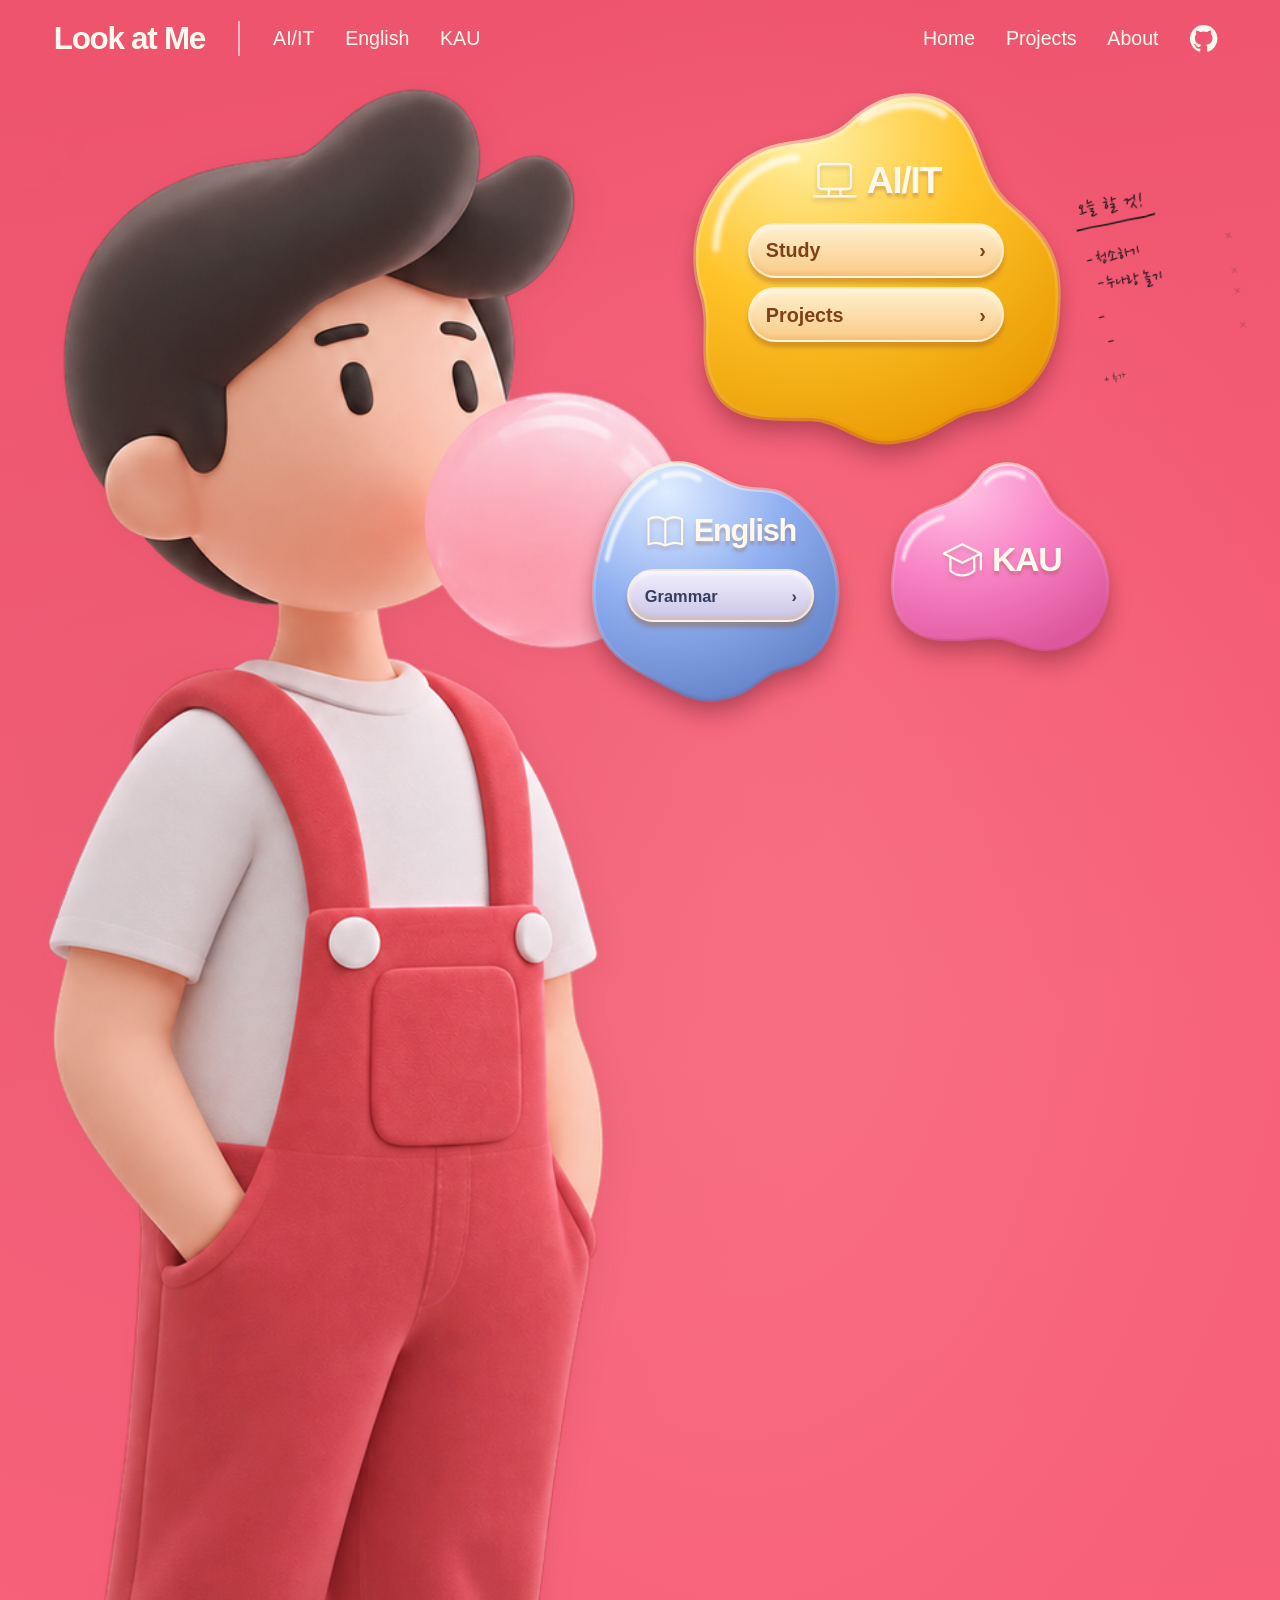
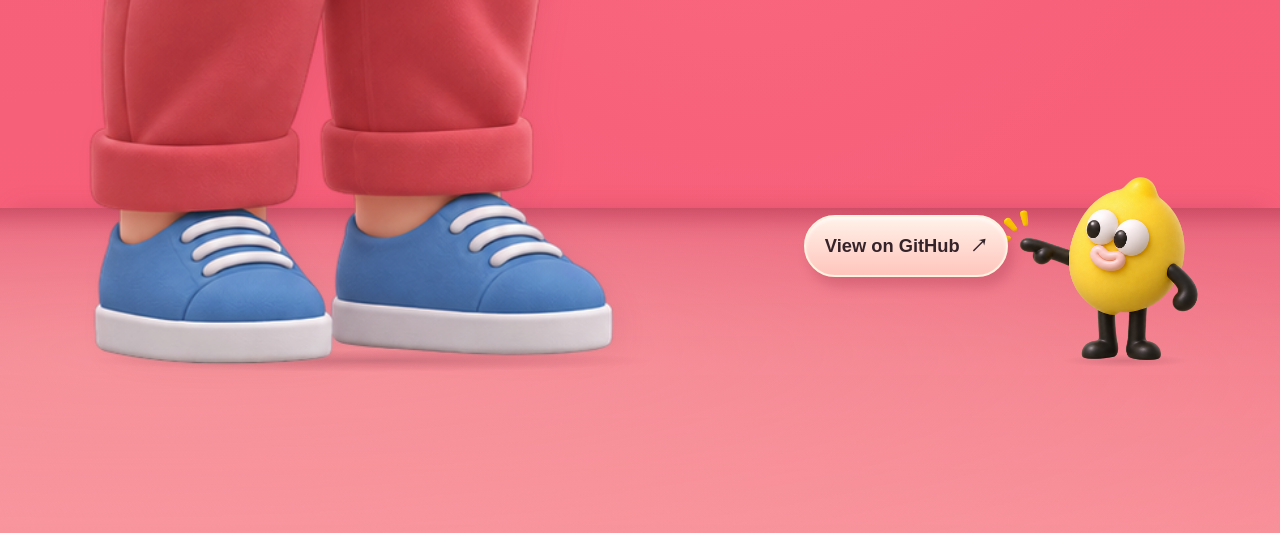
==== commit 457ef665: "Set up Markdown learning categories and auto publishing" ====
--- a/index.html
+++ b/index.html
@@ -47,7 +47,7 @@
             <path d="M18 215 C-7 157 30 87 101 65 C145 51 178 62 215 36 C264 0 319 0 352 22 C390 47 385 91 423 120 C467 150 497 172 491 230 C489 292 449 329 394 337 C348 339 332 366 281 371 C230 380 209 349 163 348 C115 347 56 353 34 314 C13 282 33 251 18 215 Z" fill="url(#ai-fill)" stroke="url(#ai-rim)" stroke-width="7"/>
             <path d="M37 167 C38 113 89 76 144 72 M231 31 C274 9 316 12 340 26" fill="none" stroke="#fff" stroke-opacity=".7" stroke-width="9" stroke-linecap="round" filter="url(#ai-gloss)"/>
           </svg>
-          <h2><svg class="category-icon" viewBox="0 0 32 32" aria-hidden="true"><rect x="5" y="4" width="22" height="17" rx="2"/><path d="M2 26h28M12 21v5m8-5v5"/></svg> AI / IT</h2>
+          <h2><svg class="category-icon" viewBox="0 0 32 32" aria-hidden="true"><rect x="5" y="4" width="22" height="17" rx="2"/><path d="M2 26h28M12 21v5m8-5v5"/></svg> <a href="pages/ai-it/study/index.html">AI/IT</a></h2>
           <a class="gum-link" href="pages/ai-it/study/index.html">Study <span aria-hidden="true">›</span></a>
           <a class="gum-link" href="pages/ai-it/projects/index.html">Projects <span aria-hidden="true">›</span></a>
         </article>
